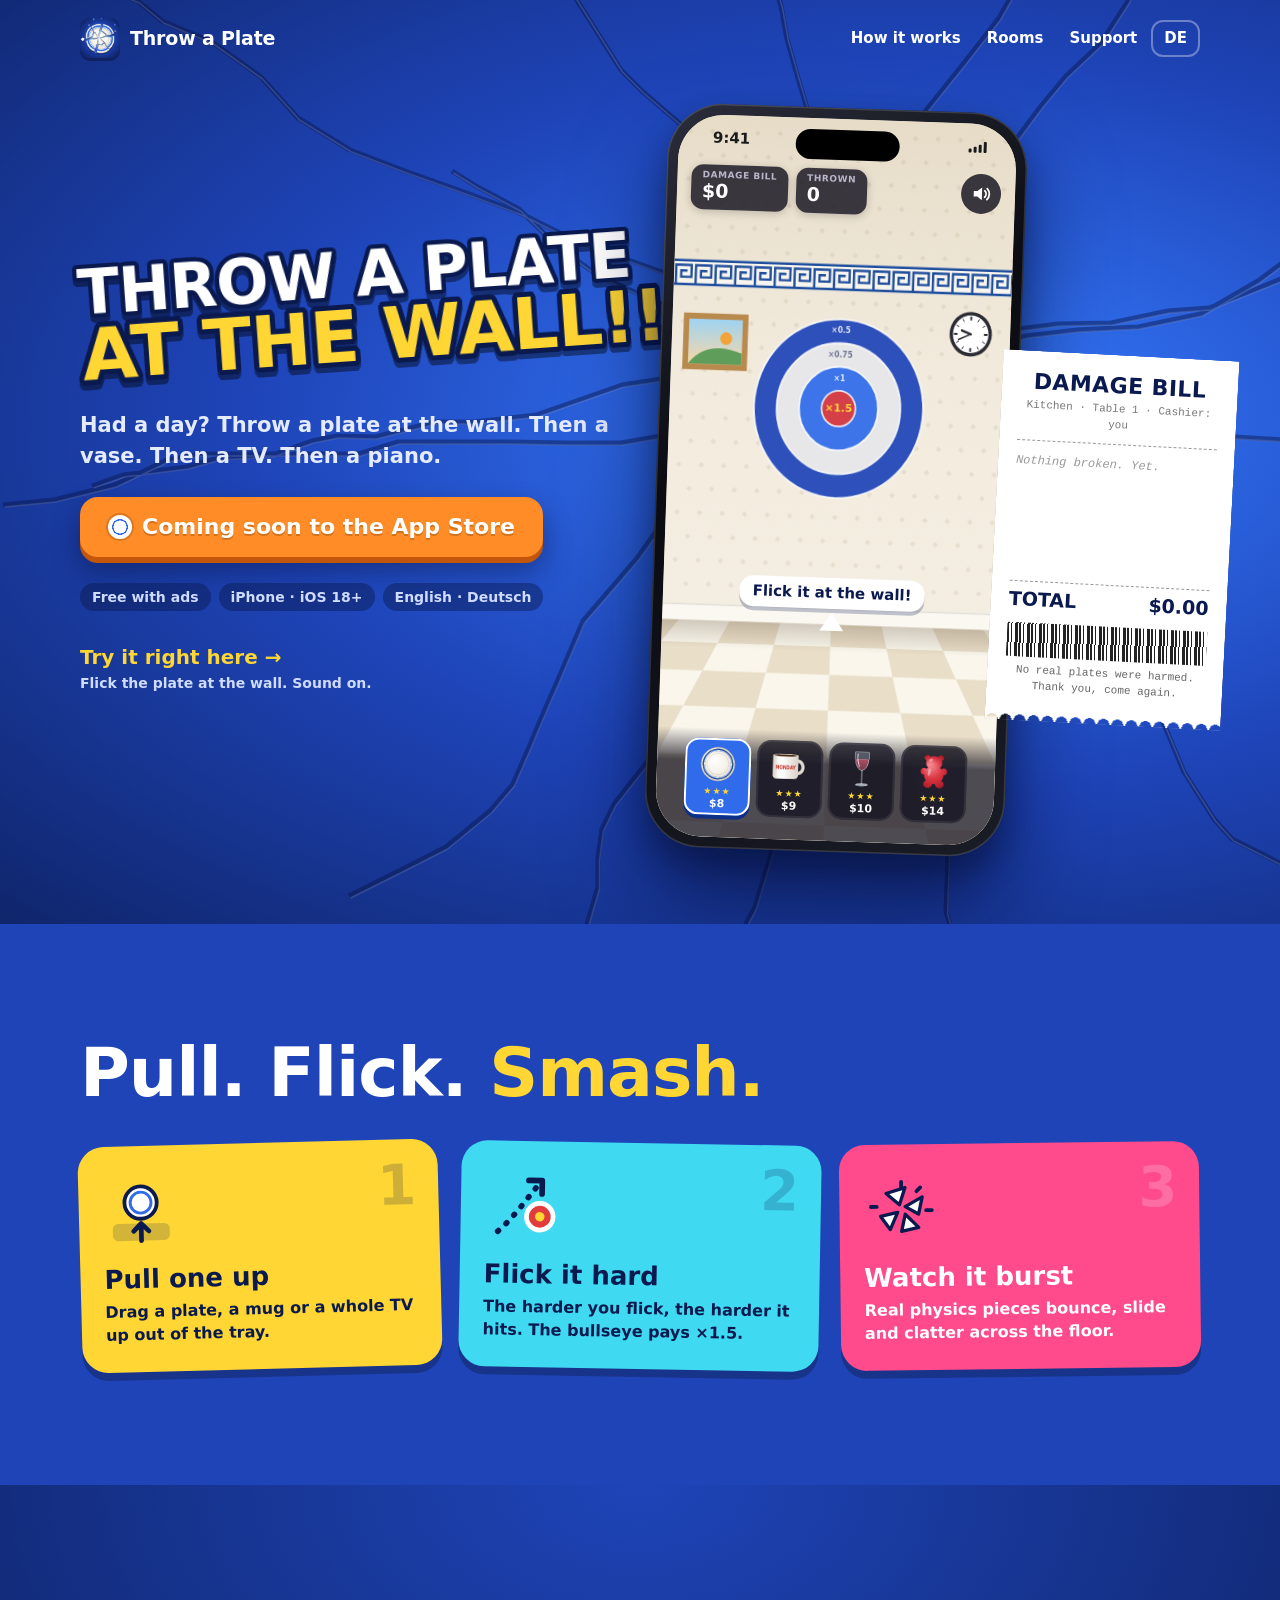
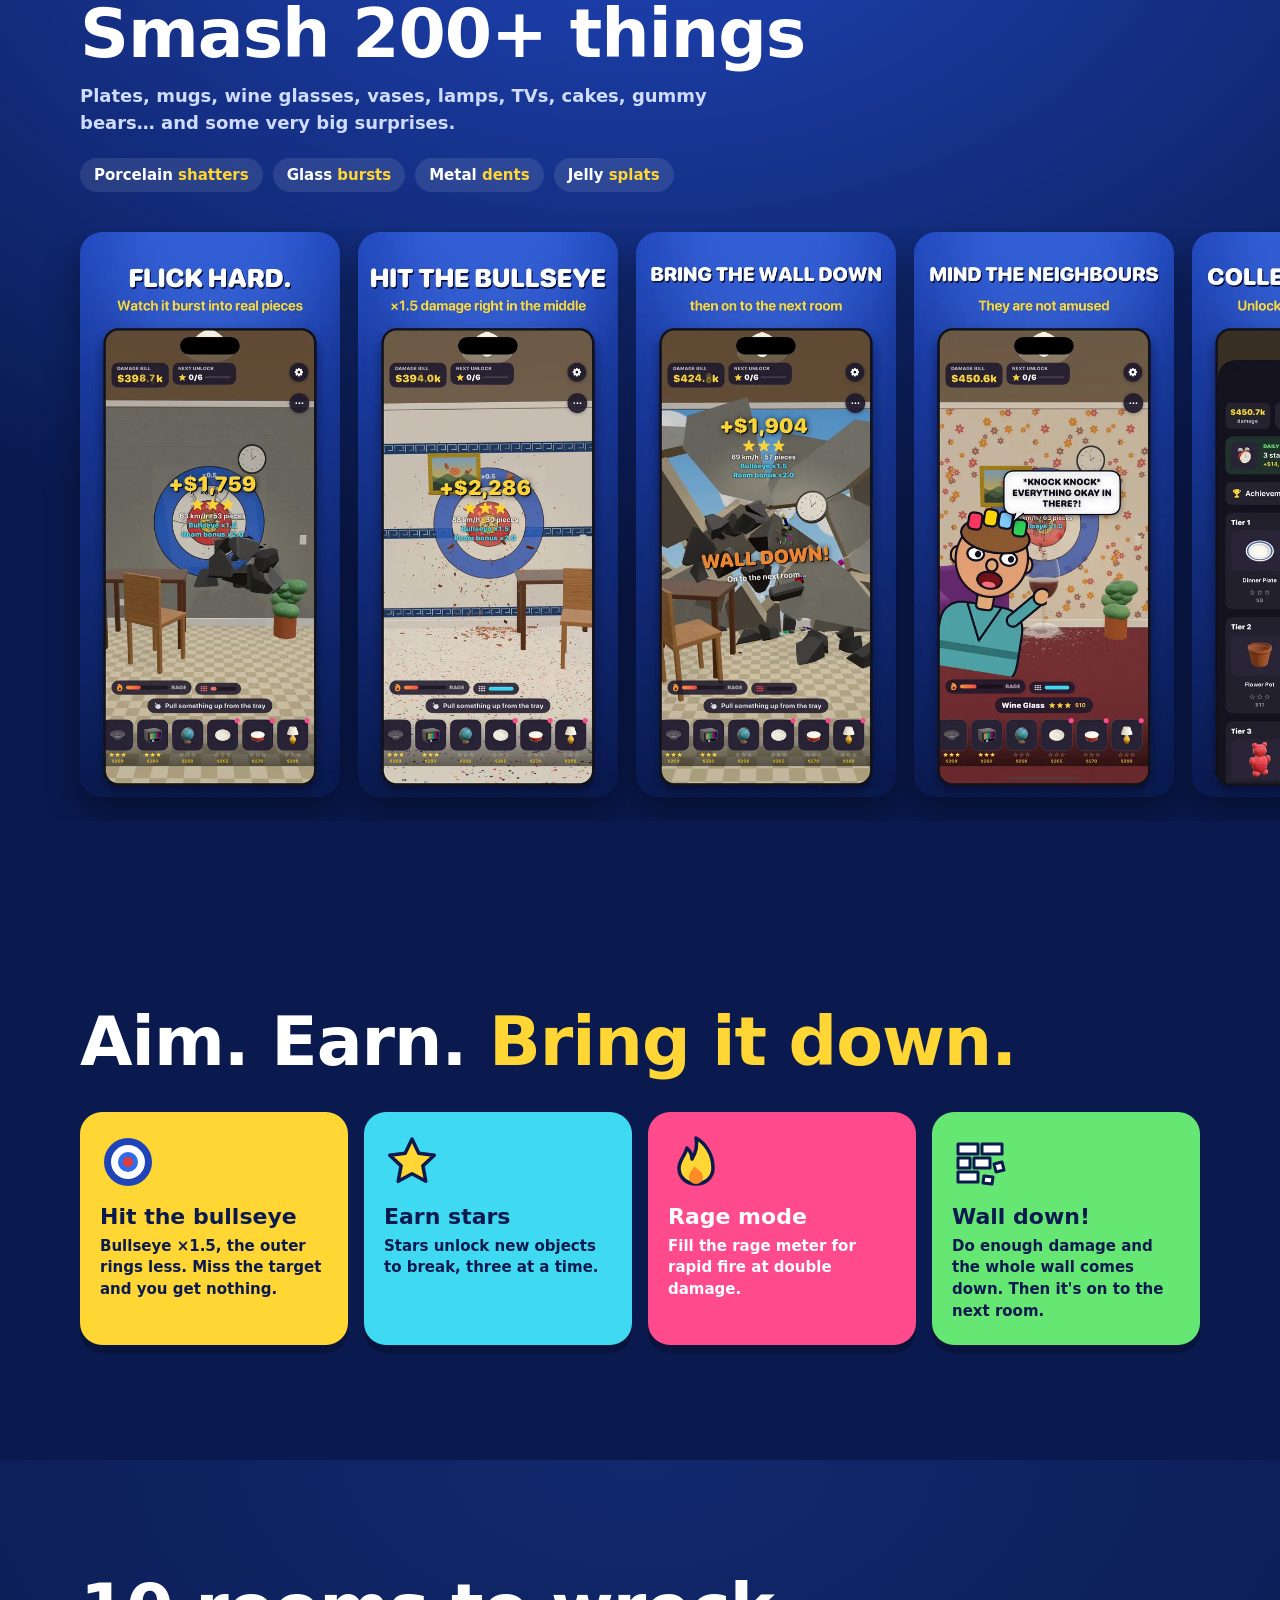
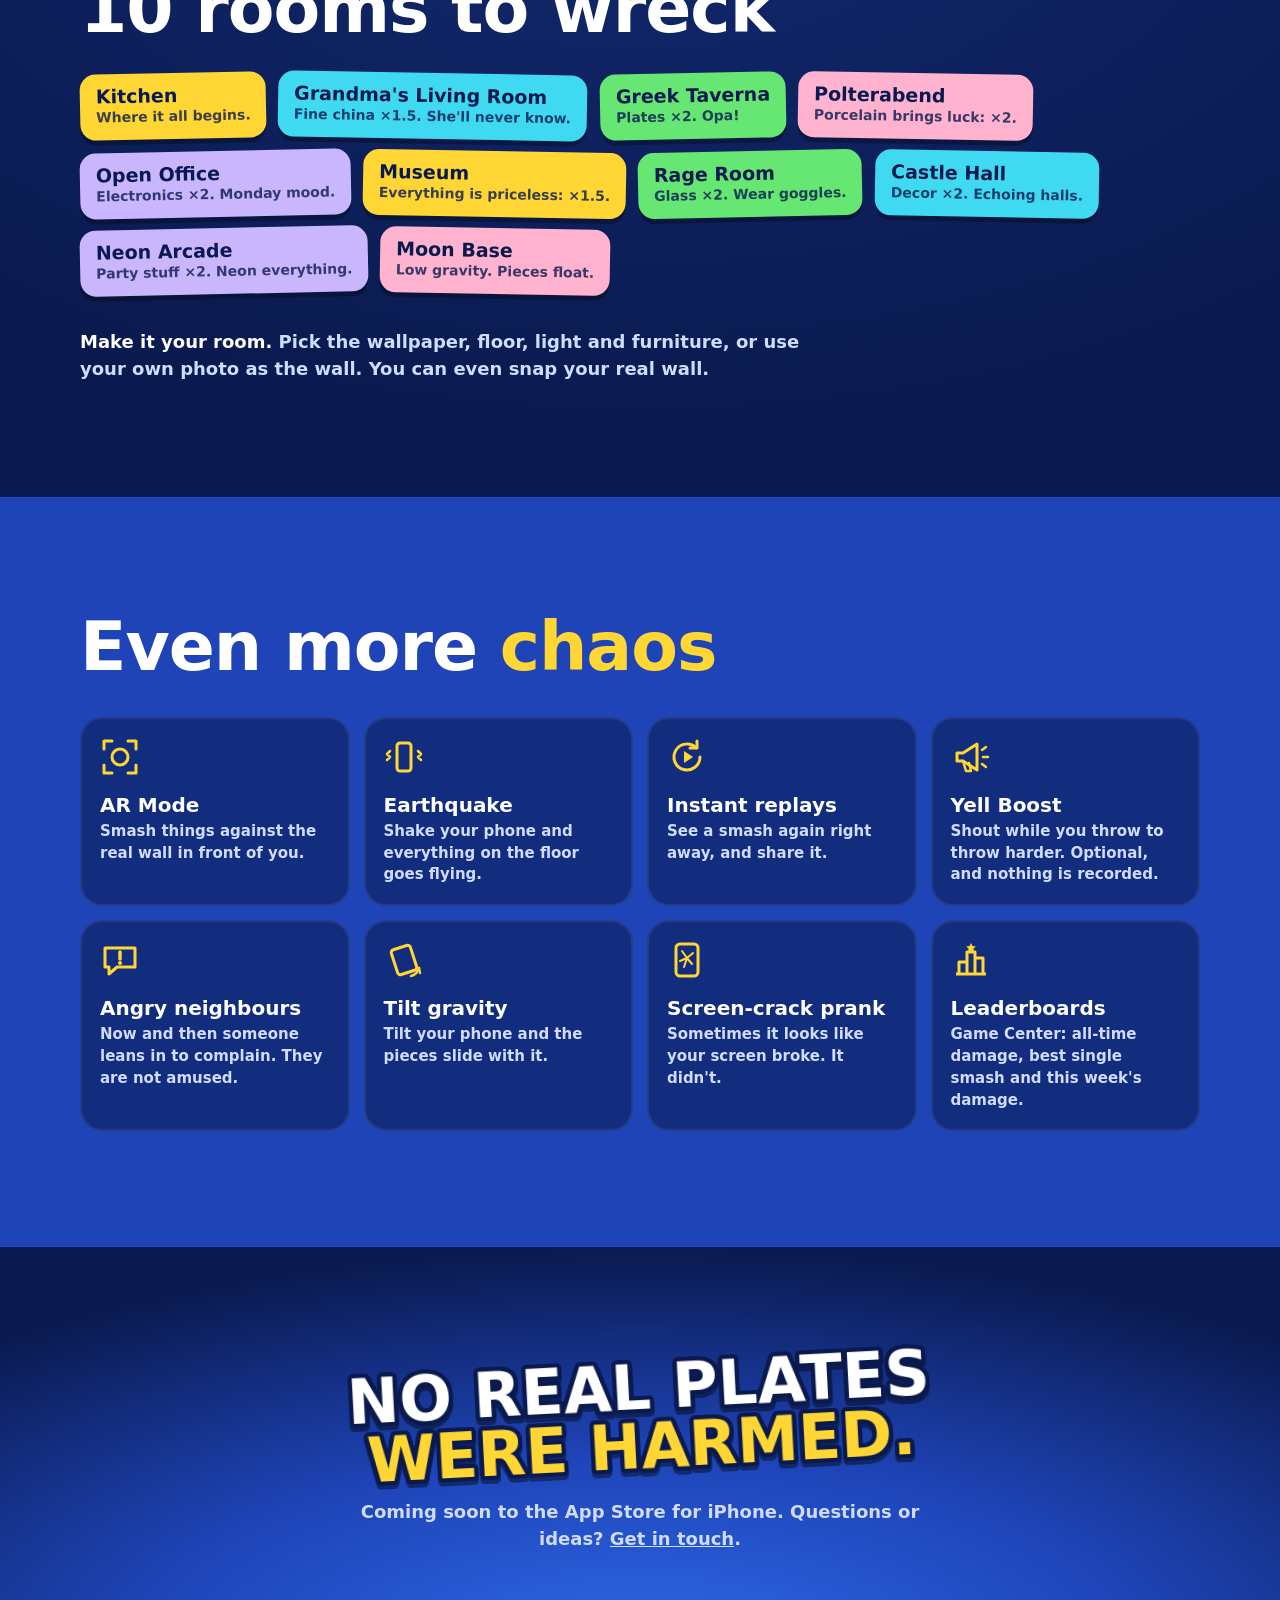
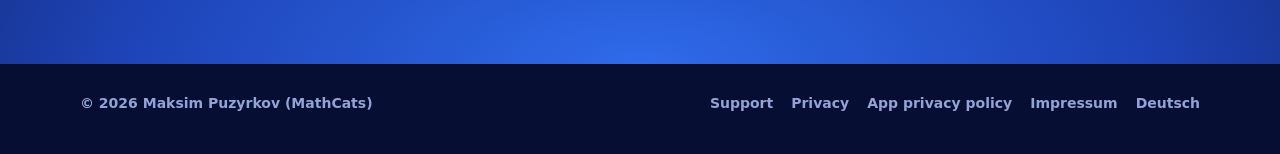
==== index.html @ cf0da5d7 "Throw a Plate at the Wall!!! website: playable mini-smash, EN + DE, support, privacy, Impressum Plai" ====
<!DOCTYPE html>
<html lang="en">
<head>
<!--
  THROW A PLATE AT THE WALL!!! – HOME PAGE (English). The German page is de/index.html; keep the two in step.
  Search for EDIT to find text you may change. Change only the words between > and <.
-->
<meta charset="utf-8">
<meta name="viewport" content="width=device-width, initial-scale=1">
<title>Throw a Plate at the Wall!!! – Smash 200+ things on iPhone</title>
<meta name="description" content="Had a day? Throw a plate at the wall. Then a vase. Then a TV. A physics smashing game for iPhone – try it right here in your browser.">
<meta name="theme-color" content="#1E44B8">
<link rel="canonical" href="https://mathcatsmathcats.github.io/ThrowAPlate/">
<link rel="alternate" hreflang="en" href="https://mathcatsmathcats.github.io/ThrowAPlate/">
<link rel="alternate" hreflang="de" href="https://mathcatsmathcats.github.io/ThrowAPlate/de/">
<link rel="alternate" hreflang="x-default" href="https://mathcatsmathcats.github.io/ThrowAPlate/">
<meta property="og:type" content="website">
<meta property="og:site_name" content="Throw a Plate at the Wall!!!">
<meta property="og:title" content="Throw a Plate at the Wall!!!">
<meta property="og:description" content="Had a day? Throw a plate at the wall. Then a vase. Then a TV. Smash 200+ things on iPhone.">
<meta property="og:url" content="https://mathcatsmathcats.github.io/ThrowAPlate/">
<meta property="og:image" content="https://mathcatsmathcats.github.io/ThrowAPlate/assets/img/og-en.jpg">
<meta property="og:image:width" content="1200">
<meta property="og:image:height" content="630">
<meta property="og:locale" content="en_US">
<meta name="twitter:card" content="summary_large_image">
<!-- LINK EDIT: when the app is live, add its App Store ID for Safari's banner: <meta name="apple-itunes-app" content="app-id=0000000000"> -->
<link rel="icon" type="image/png" href="favicon.png">
<link rel="apple-touch-icon" href="apple-touch-icon.png">
<link rel="stylesheet" href="assets/site.css">
</head>
<body>
<a class="skip" href="#main">Skip to content</a>

<header class="top">
  <div class="wrap">
    <a class="brand" href="./" aria-label="Throw a Plate at the Wall!!! home"><img src="assets/img/icon-256.webp" width="40" height="40" alt=""><span>Throw a Plate</span></a>
    <nav aria-label="Main">
      <a href="#how">How it works</a>
      <a href="#rooms" class="wide">Rooms</a>
      <a href="support/">Support</a>
      <a href="de/" class="lang" lang="de" hreflang="de" title="Deutsch">DE</a>
    </nav>
  </div>
</header>

<main id="main">
<section class="hero">
  <svg class="cracks" aria-hidden="true"></svg>
  <div class="wrap hero-grid">
    <div>
      <h1 class="logo" aria-label="Throw a Plate at the Wall!!!"><span class="l1" aria-hidden="true">THROW A PLATE</span><span class="l2" aria-hidden="true">AT THE WALL!!!</span></h1>
      <!-- EDIT 1 – the line under the title -->
      <p class="lede">Had a day? Throw a plate at the wall. Then a vase. Then a TV. Then a piano.</p>
      <!-- EDIT 2 – when the app is live, replace this line with:
           <a class="chunky orange soon" href="https://apps.apple.com/app/idXXXXXXXXXX">Download on the App Store</a> -->
      <p><span class="chunky orange soon">Coming soon to the App Store</span></p>
      <ul class="facts">
        <li>Free with ads</li><li>iPhone · iOS 18+</li><li>English · Deutsch</li>
      </ul>
      <p class="try">Try it right here →<small>Flick the plate at the wall. Sound on.</small></p>
    </div>

    <div class="play">
      <div class="phone">
        <div class="screen">
          <div class="game" id="game"></div>
          <div class="status" aria-hidden="true"><b>9:41</b><i class="island"></i><span class="bars"><i></i><i></i><i></i><i></i></span></div>
          <div class="hud">
            <div class="pill"><small>Damage bill</small><b id="bill">$0</b></div>
            <div class="pill"><small>Thrown</small><b id="count">0</b></div>
            <button class="round" id="mute" type="button" aria-pressed="false" aria-label="Sound on"><svg viewBox="0 0 24 24" aria-hidden="true"><path d="M4 9h4l5-4v14l-5-4H4z" fill="currentColor"/><path class="wave" d="M16 8.5a5 5 0 0 1 0 7M18.5 6a8.5 8.5 0 0 1 0 12" fill="none" stroke="currentColor" stroke-width="2" stroke-linecap="round"/><path class="cross" d="M16 9l6 6M22 9l-6 6" stroke="currentColor" stroke-width="2" stroke-linecap="round"/></svg></button>
          </div>
          <div class="hint" id="hint" aria-hidden="true"><span>Flick it at the wall!</span><i></i></div>
          <div class="tray" role="toolbar" aria-label="Pick something to throw" id="tray"></div>
        </div>
      </div>
      <aside class="receipt" aria-label="Damage bill">
        <p class="r-head">DAMAGE BILL</p>
        <p class="r-sub">Kitchen · Table 1 · Cashier: you</p>
        <ol class="r-lines" id="lines"><li class="r-empty">Nothing broken. Yet.</li></ol>
        <p class="r-total"><span>TOTAL</span><b id="total">$0.00</b></p>
        <p class="r-bars" aria-hidden="true"></p>
        <p class="r-foot">No real plates were harmed.<br>Thank you, come again.</p>
      </aside>
    </div>
  </div>
</section>

<section class="band how" id="how">
  <div class="wrap">
    <!-- EDIT 3 – how it works -->
    <h2 class="shout">Pull. Flick. <em>Smash.</em></h2>
    <ol class="cards">
      <li class="card yellow">
        <svg viewBox="0 0 80 80" aria-hidden="true"><rect x="10" y="52" width="60" height="18" rx="6" fill="#0A1A4F" opacity=".18"/><circle cx="40" cy="30" r="17" fill="#fff" stroke="#0A1A4F" stroke-width="4"/><circle cx="40" cy="30" r="11" fill="none" stroke="#2F6BEA" stroke-width="3"/><path d="M40 70V52m-8 8 8-8 8 8" stroke="#0A1A4F" stroke-width="5" fill="none" stroke-linecap="round" stroke-linejoin="round"/></svg>
        <h3>Pull one up</h3>
        <p>Drag a plate, a mug or a whole TV up out of the tray.</p>
      </li>
      <li class="card cyan">
        <svg viewBox="0 0 80 80" aria-hidden="true"><path d="M14 66C30 52 42 34 58 14" stroke="#0A1A4F" stroke-width="6" fill="none" stroke-linecap="round" stroke-dasharray="1 11"/><path d="M46 12h14v14" stroke="#0A1A4F" stroke-width="6" fill="none" stroke-linecap="round" stroke-linejoin="round"/><circle cx="58" cy="50" r="14" fill="#E23B3B" stroke="#fff" stroke-width="5"/><circle cx="58" cy="50" r="5" fill="#FFD633"/></svg>
        <h3>Flick it hard</h3>
        <p>The harder you flick, the harder it hits. The bullseye pays ×1.5.</p>
      </li>
      <li class="card pink">
        <svg viewBox="0 0 80 80" aria-hidden="true"><g fill="#fff" stroke="#0A1A4F" stroke-width="3.5" stroke-linejoin="round"><path d="M38 34 24 22l20-6z"/><path d="M44 36l18-10-4 18z"/><path d="M36 42 18 46l10 14z"/><path d="M44 44l14 14-18 4z"/></g><g stroke="#0A1A4F" stroke-width="4" stroke-linecap="round"><path d="M40 10v6M66 40h6M14 36H8M60 16l-4 4"/></g></svg>
        <h3>Watch it burst</h3>
        <p>Real physics pieces bounce, slide and clatter across the floor.</p>
      </li>
    </ol>
  </div>
</section>

<section class="band shots">
  <div class="wrap">
    <!-- EDIT 4 – the objects -->
    <h2 class="shout">Smash 200+ things</h2>
    <p class="sub">Plates, mugs, wine glasses, vases, lamps, TVs, cakes, gummy bears… and some very big surprises.</p>
    <ul class="breaks">
      <li>Porcelain <b>shatters</b></li><li>Glass <b>bursts</b></li><li>Metal <b>dents</b></li><li>Jelly <b>splats</b></li>
    </ul>
  </div>
  <ul class="rail" tabindex="0" aria-label="Screenshots">
    <li><img src="assets/img/shots/en/01_smash.webp" width="480" height="1043" loading="lazy" alt="Flick hard: a plate bursts into pieces against a kitchen wall, with the damage bill at the top"></li>
    <li><img src="assets/img/shots/en/03_bullseye.webp" width="480" height="1043" loading="lazy" alt="Hit the bullseye: a direct hit in the middle of the target for ×1.5 damage"></li>
    <li><img src="assets/img/shots/en/04_walldown.webp" width="480" height="1043" loading="lazy" alt="Bring the wall down: the whole wall crumbles, then it's on to the next room"></li>
    <li><img src="assets/img/shots/en/05_visitor.webp" width="480" height="1043" loading="lazy" alt="Mind the neighbours: a cartoon neighbour leans in and asks if everything is okay in there"></li>
    <li><img src="assets/img/shots/en/06_collection.webp" width="480" height="1043" loading="lazy" alt="Collect them all: the Smashopedia with objects to unlock and stars to earn"></li>
    <li><img src="assets/img/shots/en/07_editor.webp" width="480" height="1043" loading="lazy" alt="Your room, your wall: wallpapers to pick, or your own photo as the target"></li>
  </ul>
</section>

<section class="band goals">
  <div class="wrap">
    <!-- EDIT 5 – aiming and progress -->
    <h2 class="shout">Aim. Earn. <em>Bring it down.</em></h2>
    <ul class="quad">
      <li class="card yellow">
        <svg viewBox="0 0 56 56" aria-hidden="true"><circle cx="28" cy="28" r="24" fill="#1E44B8"/><circle cx="28" cy="28" r="17" fill="#fff"/><circle cx="28" cy="28" r="10" fill="#2F6BEA"/><circle cx="28" cy="28" r="5" fill="#E23B3B"/></svg>
        <h3>Hit the bullseye</h3>
        <p>Bullseye ×1.5, the outer rings less. Miss the target and you get nothing.</p>
      </li>
      <li class="card cyan">
        <svg viewBox="0 0 56 56" aria-hidden="true"><path d="M28 5l6.8 14.2 15.5 2-11.4 10.7 2.9 15.4L28 39.8 14.2 47.3l2.9-15.4L5.7 21.2l15.5-2z" fill="#FFD633" stroke="#0A1A4F" stroke-width="3.5" stroke-linejoin="round"/></svg>
        <h3>Earn stars</h3>
        <p>Stars unlock new objects to break, three at a time.</p>
      </li>
      <li class="card pink">
        <svg viewBox="0 0 56 56" aria-hidden="true"><path d="M28 50c-10 0-17-7-17-16 0-8 6-12 8-20 4 4 5 8 5 11 3-5 6-12 4-21 9 5 17 16 17 30 0 9-7 16-17 16z" fill="#FFD633" stroke="#0A1A4F" stroke-width="3.5" stroke-linejoin="round"/><path d="M28 50c-4 0-7-3-7-7 0-5 4-7 5-11 3 3 9 6 9 11 0 4-3 7-7 7z" fill="#FF8C26"/></svg>
        <h3>Rage mode</h3>
        <p>Fill the rage meter for rapid fire at double damage.</p>
      </li>
      <li class="card green">
        <svg viewBox="0 0 56 56" aria-hidden="true"><g fill="#fff" stroke="#0A1A4F" stroke-width="3" stroke-linejoin="round"><path d="M6 10h20v10H6zM30 10h20v10H30zM6 24h12v10H6zM22 24h16v10H22zM6 38h20v10H6z"/><path d="M42 30l8-2 2 8-8 2zM32 42l9 1-1 7-9-1z"/></g></svg>
        <h3>Wall down!</h3>
        <p>Do enough damage and the whole wall comes down. Then it's on to the next room.</p>
      </li>
    </ul>
  </div>
</section>

<section class="band rooms" id="rooms">
  <div class="wrap">
    <!-- EDIT 6 – the rooms -->
    <h2 class="shout">10 rooms to wreck</h2>
    <ul class="stickers">
      <li class="s1"><b>Kitchen</b><span>Where it all begins.</span></li>
      <li class="s2"><b>Grandma's Living Room</b><span>Fine china ×1.5. She'll never know.</span></li>
      <li class="s3"><b>Greek Taverna</b><span>Plates ×2. Opa!</span></li>
      <li class="s4"><b>Polterabend</b><span>Porcelain brings luck: ×2.</span></li>
      <li class="s5"><b>Open Office</b><span>Electronics ×2. Monday mood.</span></li>
      <li class="s1"><b>Museum</b><span>Everything is priceless: ×1.5.</span></li>
      <li class="s3"><b>Rage Room</b><span>Glass ×2. Wear goggles.</span></li>
      <li class="s2"><b>Castle Hall</b><span>Decor ×2. Echoing halls.</span></li>
      <li class="s5"><b>Neon Arcade</b><span>Party stuff ×2. Neon everything.</span></li>
      <li class="s4"><b>Moon Base</b><span>Low gravity. Pieces float.</span></li>
    </ul>
    <p class="yours"><b>Make it your room.</b> Pick the wallpaper, floor, light and furniture, or use your own photo as the wall. You can even snap your real wall.</p>
  </div>
</section>

<section class="band chaos">
  <div class="wrap">
    <!-- EDIT 7 – the extras -->
    <h2 class="shout">Even more <em>chaos</em></h2>
    <ul class="tiles">
      <li><svg viewBox="0 0 40 40" aria-hidden="true"><path d="M4 12V4h8M28 4h8v8M36 28v8h-8M12 36H4v-8" fill="none" stroke="currentColor" stroke-width="3" stroke-linecap="round" stroke-linejoin="round"/><circle cx="20" cy="20" r="8" fill="none" stroke="currentColor" stroke-width="3"/></svg>
        <h3>AR Mode</h3><p>Smash things against the real wall in front of you.</p></li>
      <li><svg viewBox="0 0 40 40" aria-hidden="true"><rect x="13" y="6" width="14" height="28" rx="3" fill="none" stroke="currentColor" stroke-width="3"/><path d="M6 14l-3 3 3 3 -3 3M34 14l3 3-3 3 3 3" fill="none" stroke="currentColor" stroke-width="2.5" stroke-linecap="round" stroke-linejoin="round"/></svg>
        <h3>Earthquake</h3><p>Shake your phone and everything on the floor goes flying.</p></li>
      <li><svg viewBox="0 0 40 40" aria-hidden="true"><path d="M33 20a13 13 0 1 1-4-9.4" fill="none" stroke="currentColor" stroke-width="3" stroke-linecap="round"/><path d="M30 4v7h-7" fill="none" stroke="currentColor" stroke-width="3" stroke-linecap="round" stroke-linejoin="round"/><path d="M17 14v12l9-6z" fill="currentColor"/></svg>
        <h3>Instant replays</h3><p>See a smash again right away, and share it.</p></li>
      <li><svg viewBox="0 0 40 40" aria-hidden="true"><path d="M6 16h6l14-9v26l-14-9H6z" fill="none" stroke="currentColor" stroke-width="3" stroke-linejoin="round"/><path d="M12 24l3 10h5l-2-8M31 13l4-3M32 20h5M31 27l4 3" fill="none" stroke="currentColor" stroke-width="2.5" stroke-linecap="round" stroke-linejoin="round"/></svg>
        <h3>Yell Boost</h3><p>Shout while you throw to throw harder. Optional, and nothing is recorded.</p></li>
      <li><svg viewBox="0 0 40 40" aria-hidden="true"><path d="M5 8h30v19H17l-8 7v-7H5z" fill="none" stroke="currentColor" stroke-width="3" stroke-linejoin="round"/><path d="M20 12v7" stroke="currentColor" stroke-width="3.5" stroke-linecap="round"/><circle cx="20" cy="23" r="2" fill="currentColor"/></svg>
        <h3>Angry neighbours</h3><p>Now and then someone leans in to complain. They are not amused.</p></li>
      <li><svg viewBox="0 0 40 40" aria-hidden="true"><rect x="10" y="7" width="20" height="26" rx="3" fill="none" stroke="currentColor" stroke-width="3" transform="rotate(-18 20 20)"/><path d="M27 36c4-1 7-4 8-8" fill="none" stroke="currentColor" stroke-width="2.5" stroke-linecap="round"/><path d="M36 33l-1-5-4 2" fill="none" stroke="currentColor" stroke-width="2.5" stroke-linecap="round" stroke-linejoin="round"/></svg>
        <h3>Tilt gravity</h3><p>Tilt your phone and the pieces slide with it.</p></li>
      <li><svg viewBox="0 0 40 40" aria-hidden="true"><rect x="9" y="4" width="22" height="32" rx="4" fill="none" stroke="currentColor" stroke-width="3"/><path d="M20 18l-5-7M20 18l6-5M20 18l-3 9M20 18l5 6M20 18l-7 3" fill="none" stroke="currentColor" stroke-width="2" stroke-linecap="round"/></svg>
        <h3>Screen-crack prank</h3><p>Sometimes it looks like your screen broke. It didn't.</p></li>
      <li><svg viewBox="0 0 40 40" aria-hidden="true"><path d="M5 34h30M8 34V22h8v12M16 34V12h8v22M24 34V18h8v16" fill="none" stroke="currentColor" stroke-width="3" stroke-linejoin="round"/><path d="M20 3l1.5 3 3.3.5-2.4 2.3.6 3.2-3-1.6-3 1.6.6-3.2-2.4-2.3 3.3-.5z" fill="currentColor"/></svg>
        <h3>Leaderboards</h3><p>Game Center: all-time damage, best single smash and this week's damage.</p></li>
    </ul>
  </div>
</section>

<section class="end">
  <div class="wrap">
    <p class="sign" aria-hidden="true"><span>NO REAL PLATES</span><span>WERE HARMED.</span></p>
    <!-- EDIT 8 – the closing line; when the app is live, link "App Store" to its page -->
    <p class="more">Coming soon to the App Store for iPhone. Questions or ideas? <a href="support/">Get in touch</a>.</p>
  </div>
</section>
</main>

<footer class="foot">
  <div class="wrap">
    <p>© 2026 Maksim Puzyrkov (MathCats)</p>
    <nav aria-label="Footer">
      <a href="support/">Support</a>
      <a href="privacy/">Privacy</a>
      <a href="https://mathcatsmathcats.github.io/ThrowAPlate-privacy/privacy-policy.html">App privacy policy</a>
      <a href="impressum/" lang="de">Impressum</a>
      <a href="de/" lang="de" hreflang="de">Deutsch</a>
    </nav>
  </div>
</footer>

<script src="assets/smash.js"></script>
<script src="assets/home.js"></script>
</body>
</html>
---- assets/site.css ----
/* Throw a Plate at the Wall!!! – website styles.
   Colors and type follow the app: deep blue wall, chunky rounded black type (SF Rounded on Apple devices),
   and the app's button colors. */
:root {
  --navy: #0A1A4F;
  --navy-2: #060F33;
  --blue: #1E44B8;
  --cobalt: #2F6BEA;
  --glaze: #F7F4EC;
  --yellow: #FFD633;
  --pink: #FF4A8C;
  --cyan: #40D9F2;
  --green: #66E673;
  --orange: #FF8C26;
  --purple: #9966FF;
  --ink: #14121F;
  --ink-2: #4B4860;
  --soft: #CFDBFF;
  --round: ui-rounded, "SF Pro Rounded", "Arial Rounded MT Bold", "Nunito", "Varela Round", system-ui, sans-serif;
  --text: system-ui, -apple-system, "Segoe UI", Roboto, sans-serif;
  --mono: ui-monospace, "SF Mono", Menlo, Consolas, "Liberation Mono", monospace;
  --side: clamp(16px, 4vw, 40px);
  color-scheme: dark;
}
* { box-sizing: border-box; }
html { -webkit-text-size-adjust: 100%; text-size-adjust: 100%; scroll-behavior: smooth; }
@media (prefers-reduced-motion: reduce) { html { scroll-behavior: auto; } }
body { margin: 0; background: var(--navy); color: #fff; font: 500 17px/1.55 var(--text); overflow-x: hidden; }
a { color: inherit; }
img { display: block; max-width: 100%; height: auto; }
.wrap { max-width: 1200px; margin: 0 auto; padding: 0 var(--side); }
.skip { position: absolute; left: 12px; top: -60px; z-index: 50; padding: 10px 14px; border-radius: 12px; background: var(--yellow); color: var(--navy); font: 900 15px/1 var(--round); }
.skip:focus { top: 12px; }
:focus-visible { outline: 3px solid var(--yellow); outline-offset: 2px; }
.sr { position: absolute; width: 1px; height: 1px; overflow: hidden; clip-path: inset(50%); white-space: nowrap; }

/* header */
.top { position: absolute; inset: 0 0 auto; z-index: 10; }
.top .wrap { display: flex; align-items: center; justify-content: space-between; gap: 12px; height: 76px; }
.brand { display: flex; align-items: center; gap: 10px; text-decoration: none; font: 900 19px/1 var(--round); letter-spacing: -.01em; white-space: nowrap; }
.brand img { width: 40px; height: 40px; border-radius: 10px; box-shadow: 0 3px 0 rgba(0,0,0,.3); }
.top nav { display: flex; gap: 2px; }
.top nav a { text-decoration: none; font: 800 15px/1 var(--round); padding: 11px 12px; border-radius: 12px; white-space: nowrap; }
.top nav a:hover { background: rgba(255,255,255,.12); }
.top nav a[aria-current="page"] { background: rgba(255,255,255,.14); }
.top nav .lang { border: 2px solid rgba(255,255,255,.35); padding: 9px 11px; }
@media (max-width: 600px) { .top nav .wide { display: none; } .top nav a { padding: 10px 9px; } .brand span { display: none; } }

/* hero */
.hero { position: relative; overflow: hidden; padding: 108px 0 72px;
  background: radial-gradient(120% 90% at 72% 46%, #3D7BF2 0%, var(--cobalt) 14%, var(--blue) 44%, var(--navy) 100%); }
.cracks { position: absolute; inset: 0; width: 100%; height: 100%; pointer-events: none; }
.hero-grid { position: relative; display: grid; grid-template-columns: minmax(0, 1fr) auto; gap: clamp(24px, 4vw, 56px); align-items: center; }
@media (max-width: 900px) { .hero-grid { grid-template-columns: 1fr; } }

.logo { margin: 0 0 22px; font: 900 clamp(40px, 5.6vw, 82px)/.92 var(--round); letter-spacing: -.01em;
  transform: rotate(-4deg); transform-origin: left center; filter: drop-shadow(0 .07em 0 rgba(0,0,0,.42)); }
.logo span, .sign span { display: block; white-space: nowrap; text-shadow:
  .07em 0 0 var(--navy), -.07em 0 0 var(--navy), 0 .07em 0 var(--navy), 0 -.07em 0 var(--navy),
  .05em .05em 0 var(--navy), -.05em .05em 0 var(--navy), .05em -.05em 0 var(--navy), -.05em -.05em 0 var(--navy),
  .065em .03em 0 var(--navy), -.065em .03em 0 var(--navy), .065em -.03em 0 var(--navy), -.065em -.03em 0 var(--navy),
  .03em .065em 0 var(--navy), -.03em .065em 0 var(--navy), .03em -.065em 0 var(--navy), -.03em -.065em 0 var(--navy); }
.logo .l1 { color: #fff; font-size: .86em; }
.logo .l2 { color: var(--yellow); }
.lede { margin: 0 0 26px; max-width: 30em; font: 700 clamp(18px, 1.7vw, 21px)/1.45 var(--round); color: #E4EBFF; }
.chunky { display: inline-flex; align-items: center; justify-content: center; gap: 10px; min-height: 60px; padding: 0 28px; border-radius: 18px;
  font: 900 clamp(18px, 2vw, 22px)/1.1 var(--round); color: #fff; text-align: center; text-decoration: none; text-shadow: 0 2px 0 rgba(0,0,0,.18); }
.orange { background: var(--orange); box-shadow: 0 6px 0 #C2560B, 0 14px 28px rgba(5,10,40,.4); }
.soon::before { content: ""; width: 24px; height: 24px; flex: none; border-radius: 50%;
  background: radial-gradient(circle, #fff 0 38%, var(--cobalt) 39% 46%, #fff 47% 100%); box-shadow: 0 0 0 2px rgba(0,0,0,.15); }
.facts { display: flex; flex-wrap: wrap; gap: 8px; margin: 26px 0 0; padding: 0; list-style: none; }
.facts li { padding: 7px 12px; border-radius: 999px; background: rgba(10,26,79,.45); font: 800 14px/1 var(--round); color: var(--soft); }
.try { margin: 34px 0 0; font: 900 20px/1.2 var(--round); color: var(--yellow); }
.try small { display: block; margin-top: 4px; font: 700 14px/1.5 var(--round); color: var(--soft); }
@media (max-width: 900px) { .try { display: none; } }

/* the phone with the mini game, and the receipt beside it */
.play { display: flex; align-items: center; justify-content: center; }
.phone { position: relative; flex: none; width: min(360px, 100%, calc((100vh - 150px) * 9 / 18.6)); min-width: 300px; aspect-ratio: 9 / 18.6; padding: 11px; border-radius: 56px;
  background: linear-gradient(145deg, #2B2E3B, #0B0C12 40%, #1A1C26); transform: rotate(2deg); z-index: 1;
  box-shadow: 0 0 0 1.5px rgba(255,255,255,.14) inset, 0 50px 90px rgba(3,8,40,.6), 0 18px 30px rgba(3,8,40,.35); }
@media (max-width: 900px) { .phone { transform: none; width: min(380px, 100%); min-width: 0; } }
.screen { position: relative; height: 100%; border-radius: 46px; overflow: hidden; background: #EDE4D3; isolation: isolate; }
.game { position: absolute; inset: 0; }
.game:focus-visible { outline: none; box-shadow: inset 0 0 0 4px var(--yellow); }
.status { position: absolute; top: 0; left: 0; right: 0; height: 46px; display: flex; align-items: center; justify-content: space-between;
  padding: 0 30px 0 34px; color: #1a1a1a; font: 700 15px/1 var(--text); pointer-events: none; z-index: 6; }
.island { position: absolute; left: 50%; top: 11px; width: 104px; height: 30px; margin-left: -52px; border-radius: 20px; background: #000; }
.bars { display: flex; gap: 2px; align-items: flex-end; height: 11px; }
.bars i { width: 3px; background: #1a1a1a; border-radius: 1px; }
.bars i:nth-child(1) { height: 4px; } .bars i:nth-child(2) { height: 6px; } .bars i:nth-child(3) { height: 8px; } .bars i:nth-child(4) { height: 11px; }
.hud { position: absolute; top: 50px; left: 14px; right: 14px; display: flex; gap: 8px; align-items: flex-start; z-index: 6; pointer-events: none; }
.pill { padding: 6px 11px 7px; border-radius: 12px; background: rgba(20,18,31,.82); color: #fff; box-shadow: 0 2px 8px rgba(0,0,0,.2); }
.pill small { display: block; font: 900 9px/1.1 var(--round); letter-spacing: .06em; color: #B9B6CC; text-transform: uppercase; }
.pill b { display: block; font: 900 19px/1.15 var(--round); font-variant-numeric: tabular-nums; }
.round { margin-left: auto; width: 40px; height: 40px; border: 0; border-radius: 50%; background: rgba(20,18,31,.82); color: #fff;
  display: grid; place-items: center; cursor: pointer; pointer-events: auto; }
.round svg { width: 22px; height: 22px; }
.round .cross { display: none; }
.round[aria-pressed="true"] .wave { display: none; }
.round[aria-pressed="true"] .cross { display: inline; }
.tray { position: absolute; left: 0; right: 0; bottom: 0; z-index: 6; display: flex; gap: 6px; justify-content: center;
  padding: 10px 10px 22px; background: linear-gradient(rgba(20,18,31,0), rgba(20,18,31,.75) 30%); }
.slot { position: relative; width: 66px; padding: 6px 0 5px; border: 0; border-radius: 14px; background: rgba(20,18,31,.78);
  color: #fff; font: 900 11px/1.2 var(--round); cursor: pointer; box-shadow: 0 0 0 2px rgba(255,255,255,.08) inset; }
.slot img { width: 40px; height: 40px; margin: 0 auto 2px; }
.slot[aria-pressed="true"] { background: var(--cobalt); box-shadow: 0 0 0 2px #fff inset, 0 4px 0 #0E2F86; }
.slot .stars { display: block; color: var(--yellow); font-size: 9px; letter-spacing: 1px; }
.hint { position: absolute; left: 50%; bottom: 210px; z-index: 6; transform: translateX(-50%); pointer-events: none;
  display: flex; flex-direction: column; align-items: center; gap: 4px; transition: opacity .3s; }
.hint span { padding: 8px 13px; border-radius: 14px; background: #fff; color: var(--navy); font: 900 15px/1 var(--round); box-shadow: 0 4px 0 rgba(10,26,79,.25); white-space: nowrap; }
.hint i { width: 0; height: 0; border: 12px solid transparent; border-bottom: 18px solid #fff; border-top: 0; animation: nudge 1.1s ease-in-out infinite; }
.hint.gone { opacity: 0; }
@keyframes nudge { 50% { transform: translateY(-10px); } }
@media (prefers-reduced-motion: reduce) { .hint i { animation: none; } }

.receipt { position: relative; flex: none; width: 236px; margin: 120px 0 0 -22px; padding: 18px 18px 26px; background: #fff; color: #222;
  font: 500 12px/1.45 var(--mono); transform: rotate(3deg); z-index: 2; pointer-events: none; box-shadow: 0 22px 38px rgba(3,8,40,.45), 0 2px 4px rgba(0,0,0,.2);
  -webkit-mask: radial-gradient(circle 6px at 50% 100%, transparent 97%, #000 100%) 0 0 / 14px 100% repeat-x;
  mask: radial-gradient(circle 6px at 50% 100%, transparent 97%, #000 100%) 0 0 / 14px 100% repeat-x; }
@media (max-width: 1180px) { .play { flex-direction: column; } .receipt { width: min(340px, 100%); margin: 30px 0 0; transform: rotate(-1.5deg); } }
.r-head { margin: 2px 0 0; text-align: center; font: 900 22px/1 var(--round); color: var(--navy); letter-spacing: .02em; }
.r-sub { margin: 5px 0 12px; padding-bottom: 10px; text-align: center; color: #777; font-size: 11px; border-bottom: 1.5px dashed #999; }
.r-lines { margin: 0; padding: 0; list-style: none; min-height: 118px; }
.r-lines li { display: flex; gap: 6px; }
.r-lines li span { flex: 1; overflow: hidden; white-space: nowrap; text-overflow: ellipsis; }
.r-lines li b { font-weight: 700; white-space: nowrap; }
.r-lines li.bonus { color: #777; padding-left: 12px; font-size: 11px; }
.r-lines li.new { animation: print .35s ease-out; }
@keyframes print { from { transform: translateY(-6px); opacity: 0; } }
@media (prefers-reduced-motion: reduce) { .r-lines li.new { animation: none; } }
.r-empty { color: #999; font-style: italic; }
.r-total { display: flex; justify-content: space-between; align-items: baseline; margin: 10px 0 0; padding-top: 8px; border-top: 1.5px dashed #999; font: 900 19px/1 var(--round); color: var(--navy); }
.r-total b { font-variant-numeric: tabular-nums; }
.r-bars { height: 34px; margin: 14px 0 6px; background: repeating-linear-gradient(90deg, #222 0 2px, transparent 2px 4px, #222 4px 5px, transparent 5px 8px, #222 8px 11px, transparent 11px 12px); }
.r-foot { margin: 0; text-align: center; font-size: 11px; color: #666; }

/* sections */
.shout { margin: 0 0 14px; font: 900 clamp(36px, 6vw, 68px)/1 var(--round); letter-spacing: -.015em; }
.shout em { font-style: normal; color: var(--yellow); }
.sub { margin: 0; max-width: 38em; font: 700 18px/1.5 var(--round); color: var(--soft); }
.band { padding: clamp(64px, 9vw, 120px) 0; }
.how { background: var(--blue); }
.cards { display: grid; grid-template-columns: repeat(3, 1fr); gap: 20px; margin: 36px 0 0; padding: 0; list-style: none; counter-reset: c; }
@media (max-width: 760px) { .cards { grid-template-columns: 1fr; } }
.card { position: relative; padding: 28px 24px 26px; border-radius: 26px; color: var(--navy); counter-increment: c; box-shadow: 0 8px 0 rgba(0,0,0,.25); }
.cards .card:nth-child(1) { transform: rotate(-1.5deg); } .cards .card:nth-child(2) { transform: rotate(1deg); } .cards .card:nth-child(3) { transform: rotate(-.7deg); }
.cards .card::before { content: counter(c); position: absolute; top: 18px; right: 22px; font: 900 56px/1 var(--round); opacity: .2; }
.card svg { width: 76px; height: 76px; margin-bottom: 8px; }
.card h3 { margin: 0 0 6px; font: 900 26px/1.1 var(--round); }
.card p { margin: 0; font: 700 16px/1.45 var(--round); }
.yellow { background: var(--yellow); } .cyan { background: var(--cyan); } .pink { background: var(--pink); color: #fff; } .green { background: var(--green); } .lilac { background: #C9B6FF; }

.shots { padding-bottom: clamp(40px, 6vw, 72px); background: radial-gradient(90% 70% at 50% 0%, var(--blue), var(--navy)); }
.rail { display: flex; gap: 18px; margin: 36px 0 0; padding: 4px max(var(--side), calc((100vw - 1200px) / 2 + var(--side))) 24px;
  list-style: none; overflow-x: auto; scroll-snap-type: x mandatory; scrollbar-width: thin; scrollbar-color: rgba(255,255,255,.3) transparent; }
.rail li { flex: none; width: clamp(200px, 22vw, 260px); scroll-snap-align: center; }
.rail img { border-radius: 22px; box-shadow: 0 16px 34px rgba(0,0,0,.4); }
.rail:focus-visible { outline-offset: -3px; }
.breaks { display: flex; flex-wrap: wrap; gap: 10px; margin: 22px 0 0; padding: 0; list-style: none; }
.breaks li { padding: 8px 14px; border-radius: 999px; background: rgba(255,255,255,.1); font: 800 15px/1.2 var(--round); }
.breaks b { color: var(--yellow); }

.goals { background: var(--navy); }
.quad { display: grid; grid-template-columns: repeat(4, 1fr); gap: 16px; margin: 36px 0 0; padding: 0; list-style: none; }
@media (max-width: 980px) { .quad { grid-template-columns: repeat(2, 1fr); } }
@media (max-width: 520px) { .quad { grid-template-columns: 1fr; } }
.quad .card { padding: 22px 20px; border-radius: 22px; }
.quad .card svg { width: 56px; height: 56px; }
.quad .card h3 { font-size: 22px; }
.quad .card p { font-size: 15px; }

.rooms { background: radial-gradient(80% 90% at 50% 0%, #12296E, var(--navy)); }
.stickers { display: flex; flex-wrap: wrap; gap: 12px; margin: 30px 0 0; padding: 0; list-style: none; }
.stickers li { padding: 12px 16px 13px; border-radius: 16px; color: var(--navy); box-shadow: 0 5px 0 rgba(0,0,0,.3); }
.stickers li:nth-child(odd) { transform: rotate(-1.2deg); } .stickers li:nth-child(even) { transform: rotate(1deg); }
.stickers b { display: block; font: 900 19px/1.15 var(--round); }
.stickers span { display: block; font: 700 14px/1.35 var(--round); opacity: .8; }
.s1 { background: var(--yellow); } .s2 { background: var(--cyan); } .s3 { background: var(--green); } .s4 { background: #FFB3CF; } .s5 { background: #C9B6FF; }
.yours { margin: 34px 0 0; max-width: 40em; font: 700 18px/1.5 var(--round); color: var(--soft); }
.yours b { color: #fff; }

.chaos { background: var(--blue); }
.tiles { display: grid; grid-template-columns: repeat(4, 1fr); gap: 14px; margin: 36px 0 0; padding: 0; list-style: none; }
@media (max-width: 980px) { .tiles { grid-template-columns: repeat(2, 1fr); } }
@media (max-width: 480px) { .tiles { grid-template-columns: 1fr; } }
.tiles li { padding: 20px; border-radius: 22px; background: rgba(10,26,79,.55); box-shadow: inset 0 0 0 2px rgba(255,255,255,.08); }
.tiles svg { width: 40px; height: 40px; margin-bottom: 10px; color: var(--yellow); }
.tiles h3 { margin: 0 0 4px; font: 900 20px/1.15 var(--round); }
.tiles p { margin: 0; font: 600 15px/1.45 var(--round); color: var(--soft); }

.end { padding: clamp(64px, 9vw, 112px) 0; text-align: center; background: radial-gradient(80% 100% at 50% 100%, var(--cobalt), var(--blue) 50%, var(--navy)); }
.sign { margin: 0 0 22px; font: 900 clamp(32px, 5.6vw, 62px)/.95 var(--round); transform: rotate(-3deg); filter: drop-shadow(0 .07em 0 rgba(0,0,0,.42)); }
.sign span + span { color: var(--yellow); }
@media (max-width: 600px) { .sign span { white-space: normal; } }
.end p.more { margin: 0 auto; max-width: 34em; font: 700 18px/1.5 var(--round); color: var(--soft); }

/* footer */
.foot { padding: 30px 0 40px; background: var(--navy-2); color: #93A3D6; font: 700 14px/1.4 var(--round); }
.foot .wrap { display: flex; flex-wrap: wrap; gap: 14px 24px; justify-content: space-between; align-items: center; }
.foot p { margin: 0; }
.foot nav { display: flex; flex-wrap: wrap; gap: 8px 18px; }
.foot a { text-decoration: none; }
.foot a:hover { color: #fff; text-decoration: underline; }

/* inner pages (support, privacy, impressum) */
.page-hero { position: relative; overflow: hidden; padding: 130px 0 54px; background: radial-gradient(110% 120% at 80% 0%, var(--cobalt), var(--blue) 45%, var(--navy)); }
.page-hero h1 { margin: 0 0 12px; font: 900 clamp(40px, 7vw, 76px)/1 var(--round); letter-spacing: -.015em; }
.page-hero p { margin: 0; max-width: 36em; font: 700 19px/1.5 var(--round); color: #E4EBFF; }
.page-hero .mail { display: inline-flex; align-items: center; gap: 10px; margin-top: 22px; }
.mail svg { width: 22px; height: 22px; }
.toc { display: flex; flex-wrap: wrap; gap: 8px; margin: 26px 0 0; }
.toc a { padding: 8px 14px; border-radius: 999px; background: rgba(10,26,79,.45); font: 800 14px/1 var(--round); text-decoration: none; color: var(--soft); }
.toc a:hover { color: #fff; }
.doc { padding-top: 34px; padding-bottom: clamp(56px, 8vw, 96px); }
.doc > * { max-width: 860px; }
.sheet { margin: 0 0 20px; padding: clamp(22px, 4vw, 36px); border-radius: 26px; background: var(--glaze); color: var(--ink); box-shadow: 0 8px 0 rgba(0,0,0,.25); }
.sheet h2 { margin: 0 0 12px; font: 900 clamp(26px, 3.6vw, 34px)/1.1 var(--round); color: var(--navy); }
.sheet h3 { margin: 22px 0 6px; font: 900 19px/1.25 var(--round); color: var(--navy); }
.sheet p, .sheet li { color: #2E2B3D; }
.sheet p { margin: 0 0 12px; }
.sheet ul, .sheet ol { margin: 0 0 12px; padding-left: 22px; }
.sheet li { margin-bottom: 6px; }
.sheet a { color: #1F4E9C; text-decoration-thickness: 1.5px; text-underline-offset: 2px; }
.sheet a.chunky { color: #fff; text-decoration: none; }
.sheet strong { color: var(--ink); }
.sheet .meta { color: #6B6880; font-size: 15px; }
.rings { display: flex; flex-wrap: wrap; gap: 8px; margin: 4px 0 14px; padding: 0; list-style: none; }
.rings li { margin: 0; padding: 6px 12px; border-radius: 999px; font: 900 15px/1.2 var(--round); color: #fff; }
.rings li:nth-child(1) { background: #E23B3B; } .rings li:nth-child(2) { background: var(--cobalt); } .rings li:nth-child(3) { background: #fff; color: var(--navy); box-shadow: inset 0 0 0 2px #C9C3B5; } .rings li:nth-child(4) { background: var(--blue); } .rings li:nth-child(5) { background: #8A8799; }
.faq details { border-top: 1.5px solid #E2DCCD; }
.faq details:last-of-type { border-bottom: 1.5px solid #E2DCCD; }
.faq summary { display: flex; align-items: center; justify-content: space-between; gap: 16px; padding: 16px 2px; cursor: pointer; list-style: none;
  font: 900 18px/1.3 var(--round); color: var(--navy); }
.faq summary::-webkit-details-marker { display: none; }
.faq summary::after { content: "+"; flex: none; width: 30px; height: 30px; border-radius: 50%; display: grid; place-items: center; background: var(--navy); color: #fff; font: 900 20px/1 var(--round); }
.faq details[open] summary::after { content: "–"; }
.faq details > div { padding: 0 2px 8px; }
.address { font-style: normal; }

/* 404 */
.lost { min-height: 100vh; min-height: 100svh; display: flex; align-items: center; text-align: center; }
.lost .wrap { width: 100%; }
.lost p { margin: 0 auto 28px; max-width: 30em; font: 700 19px/1.5 var(--round); color: var(--soft); }
.lost .sign { margin: 0 0 30px; max-width: none; font: 900 clamp(34px, 8vw, 84px)/.95 var(--round); color: #fff; }
.lost .links { display: flex; flex-wrap: wrap; gap: 14px; justify-content: center; }
.ghost { background: rgba(10,26,79,.55); box-shadow: inset 0 0 0 2px rgba(255,255,255,.3); }
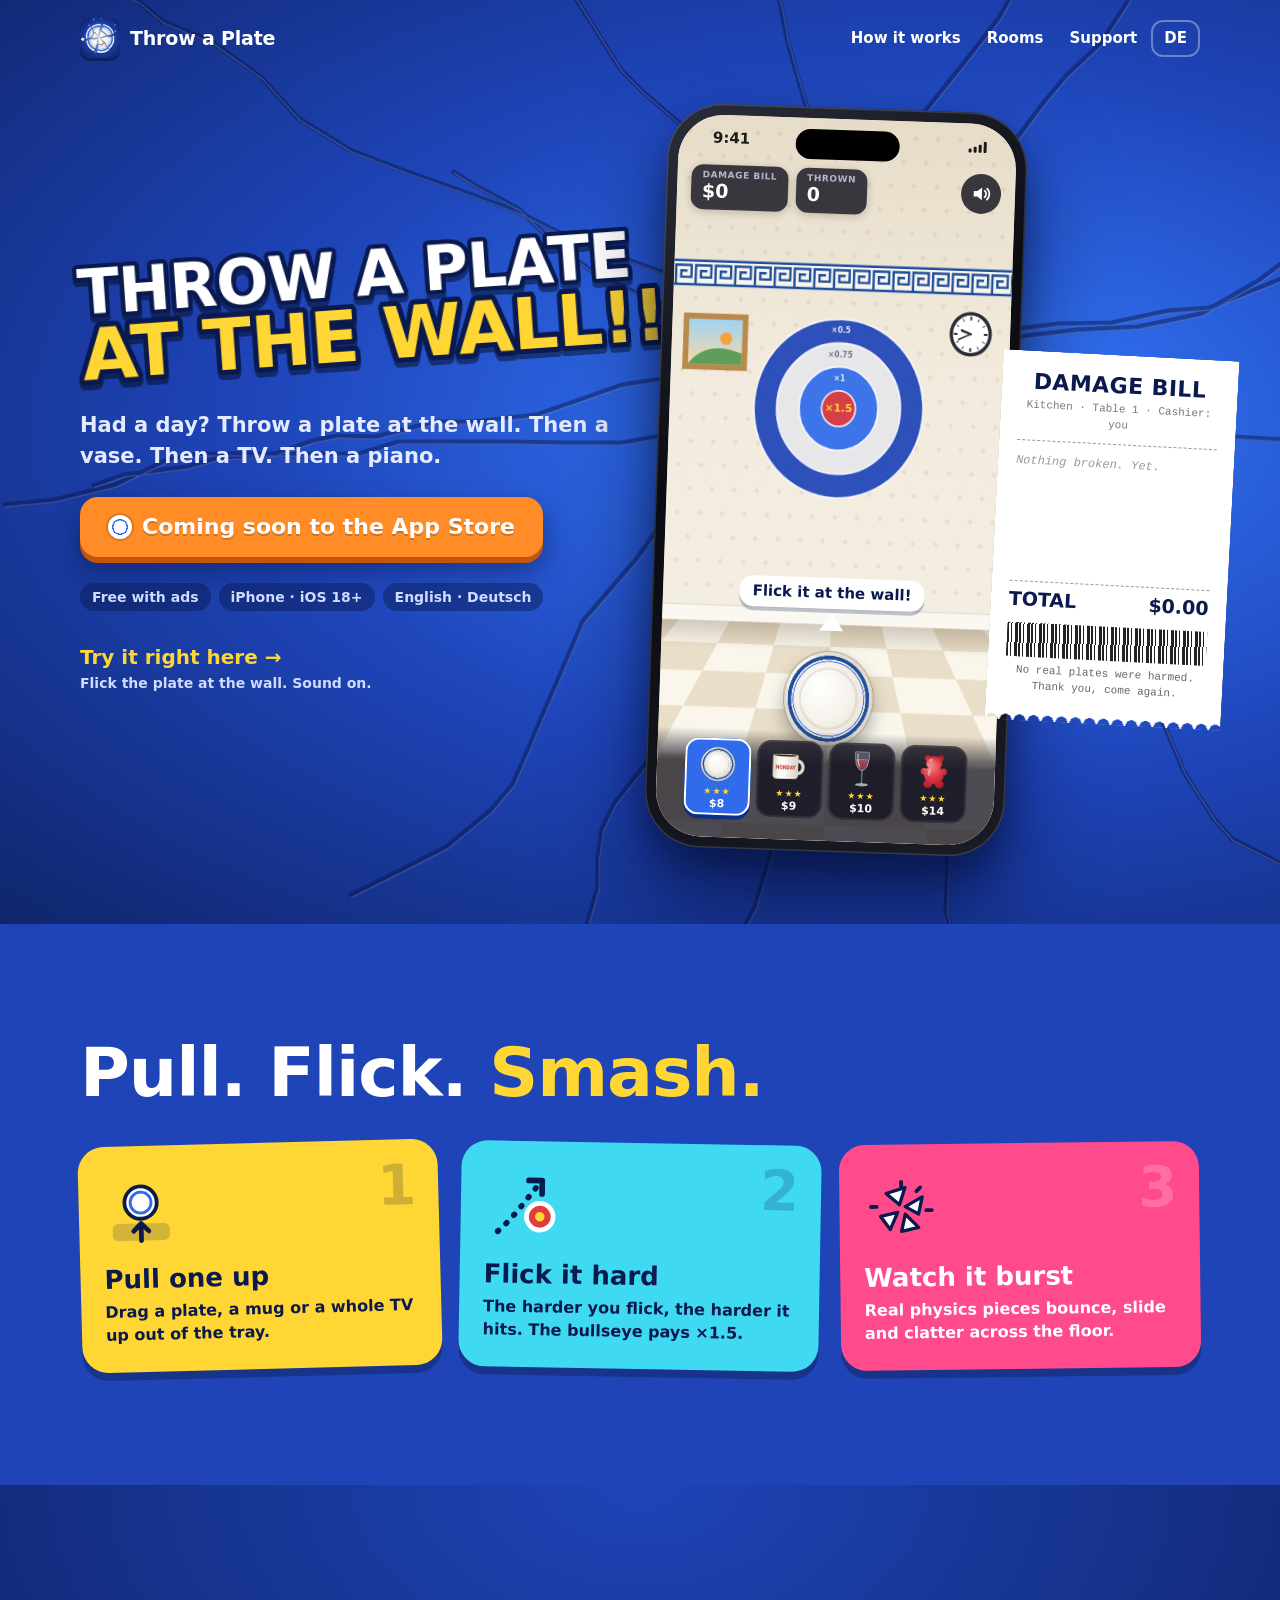
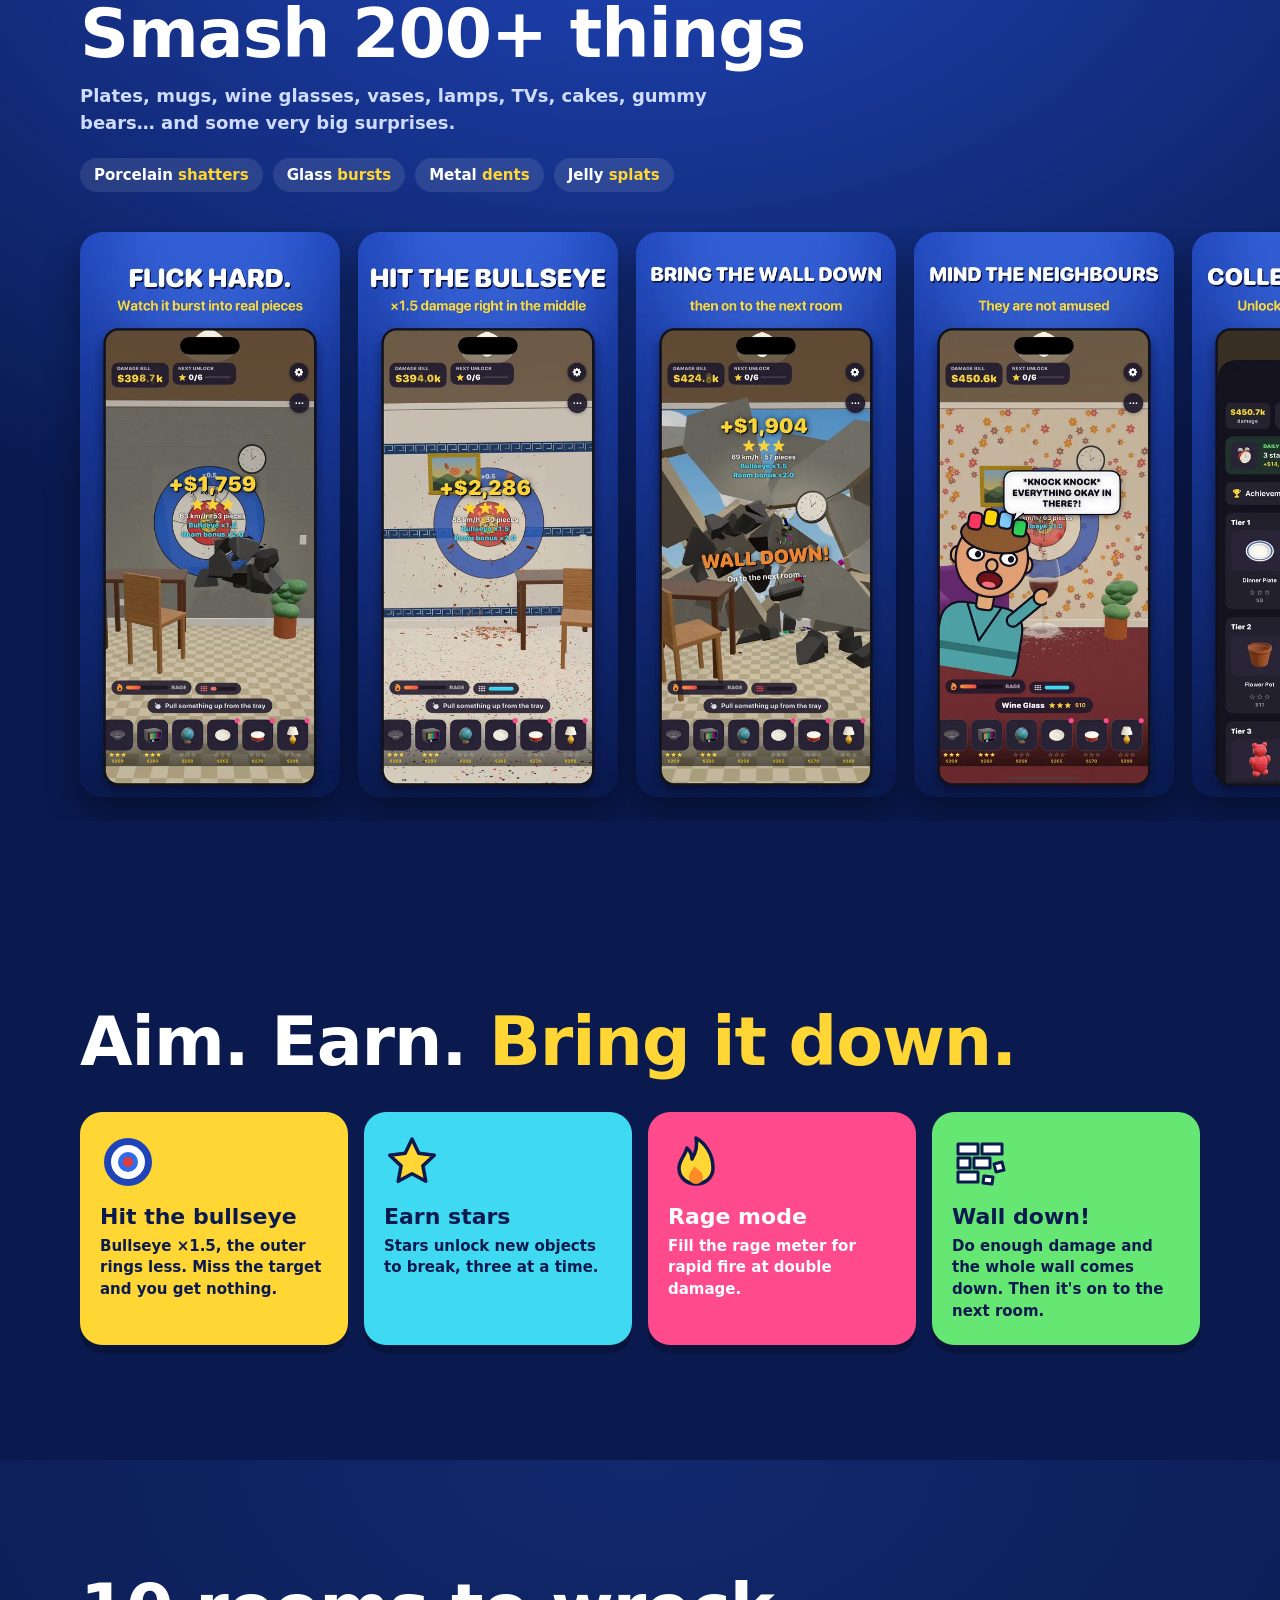
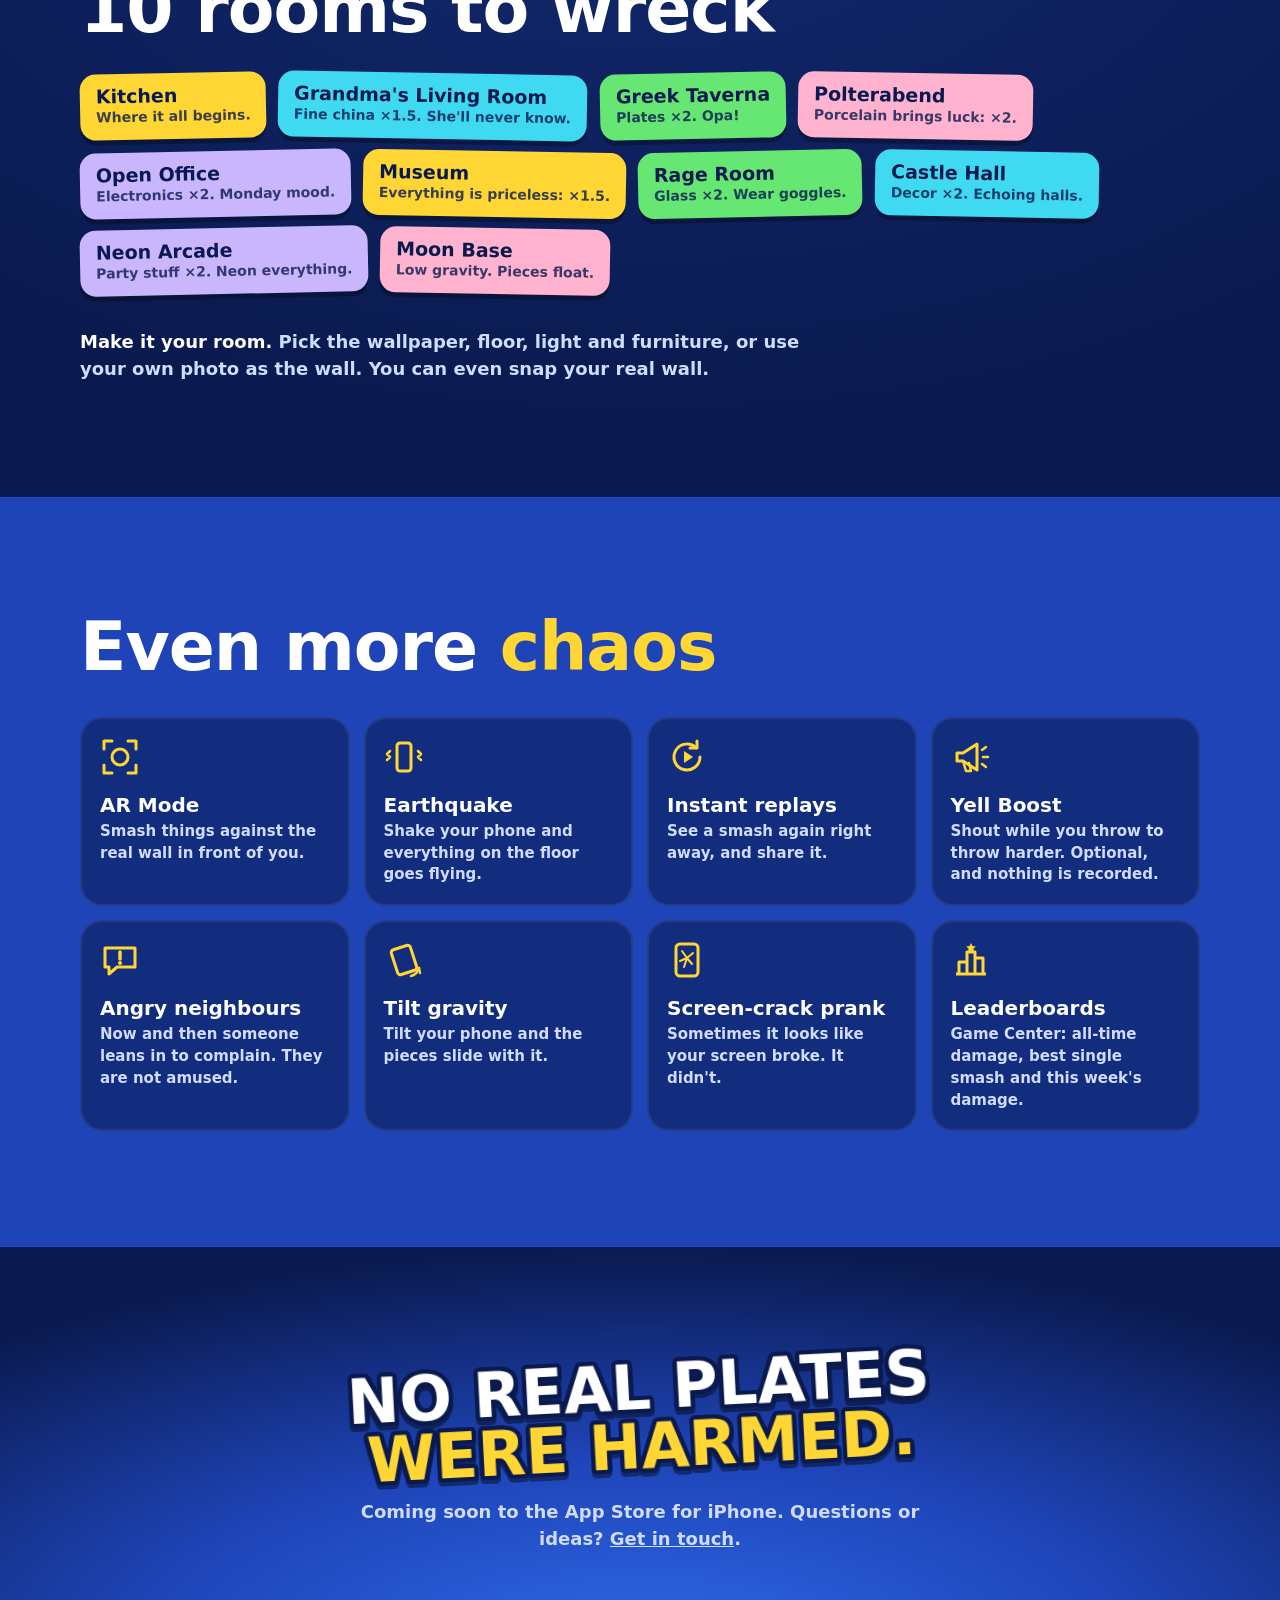
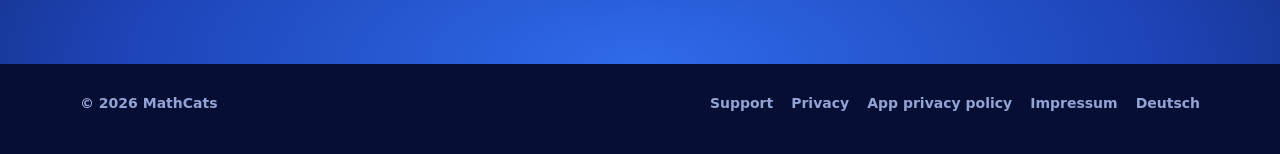
==== commit 414e266e: "Footer: © 2026 MathCats Co-Authored-By: Claude Opus 5.5 <noreply@anthropic.com>" ====
--- a/index.html
+++ b/index.html
@@ -215,7 +215,7 @@
 
 <footer class="foot">
   <div class="wrap">
-    <p>© 2026 Maksim Puzyrkov (MathCats)</p>
+    <p>© 2026 MathCats</p>
     <nav aria-label="Footer">
       <a href="support/">Support</a>
       <a href="privacy/">Privacy</a>
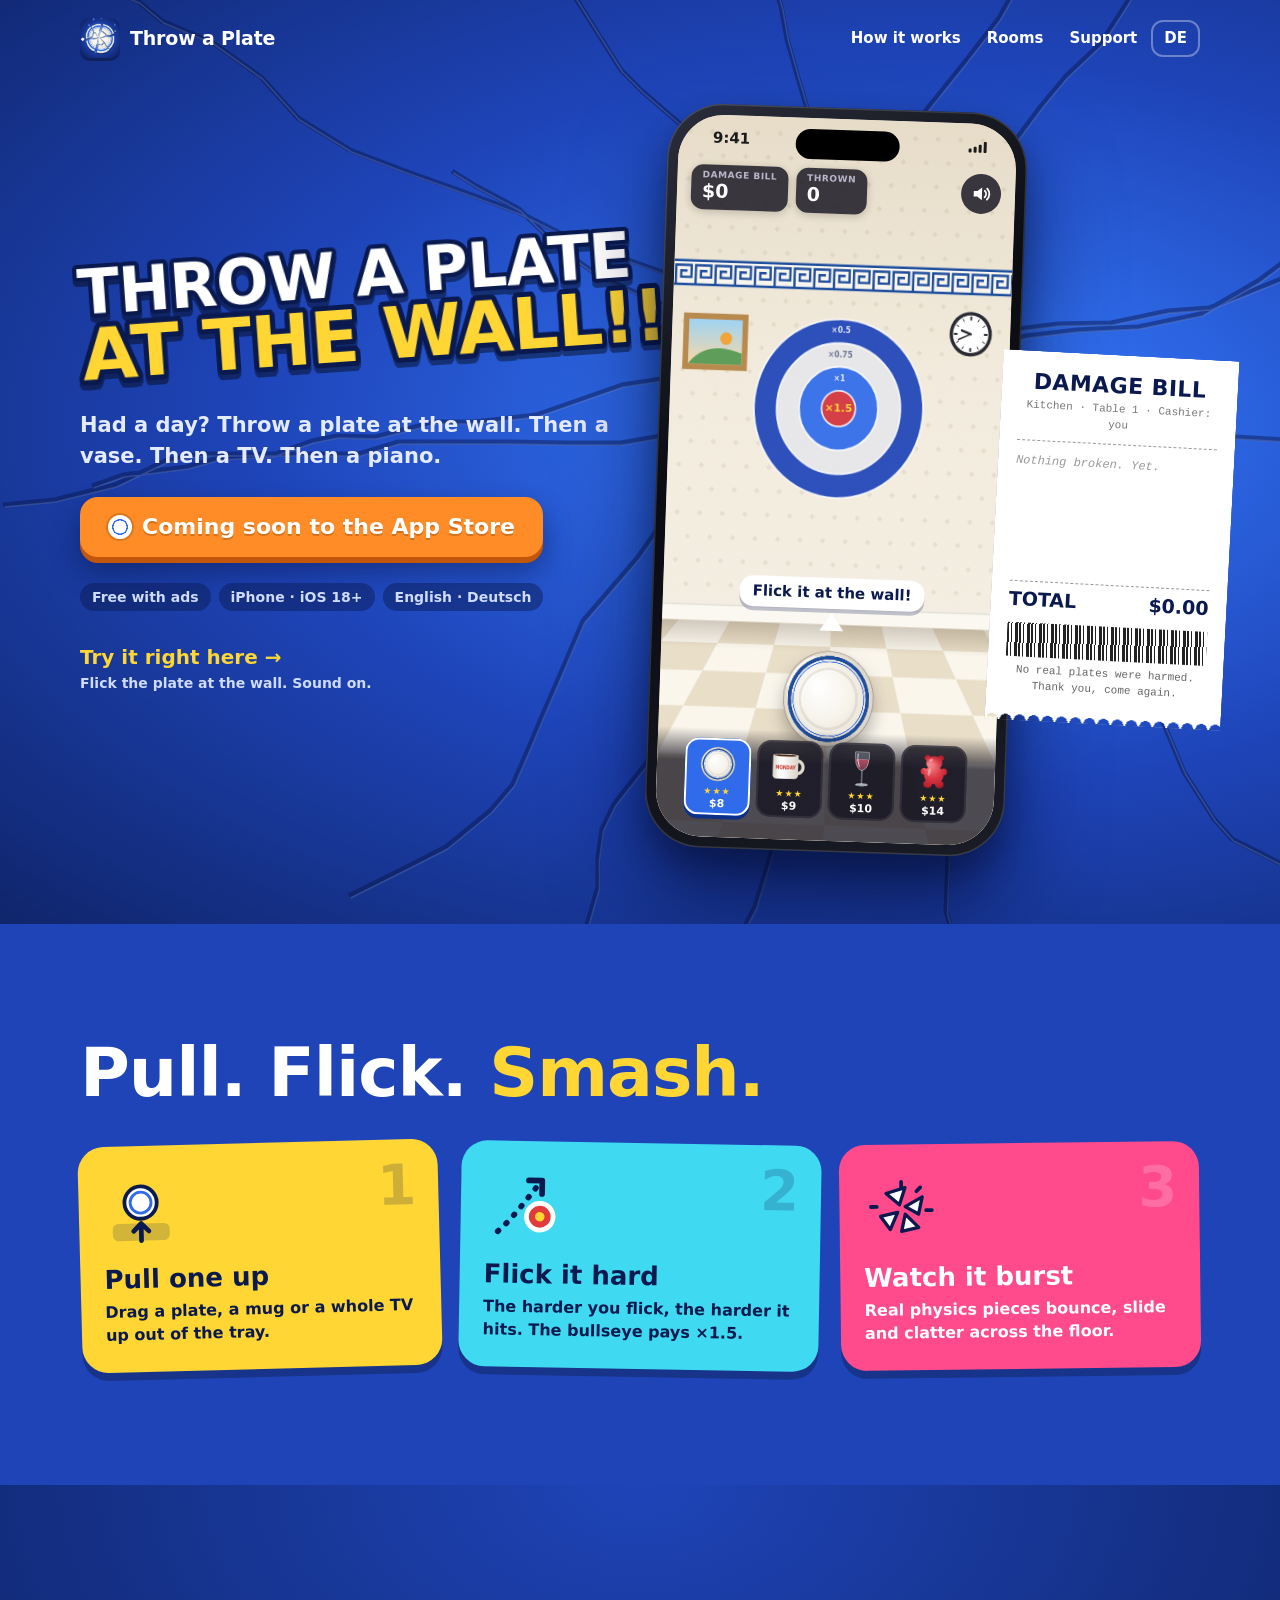
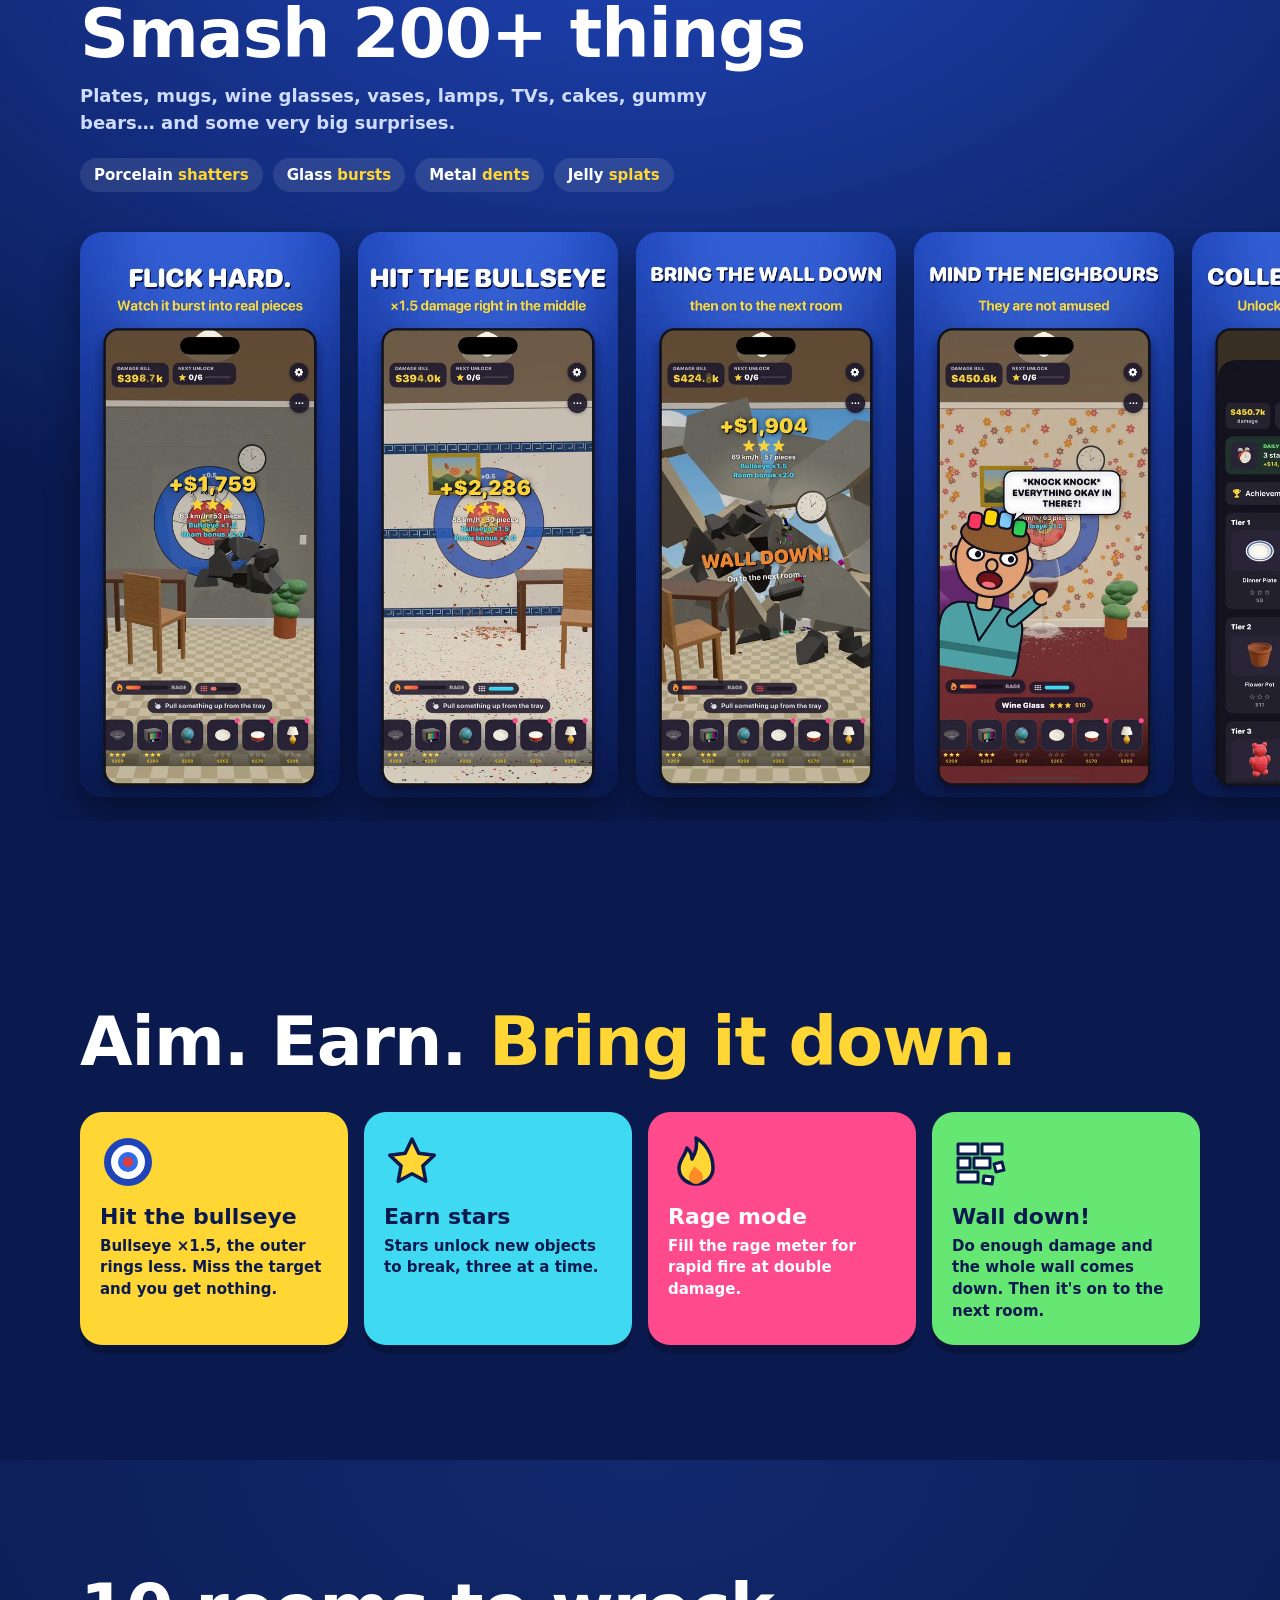
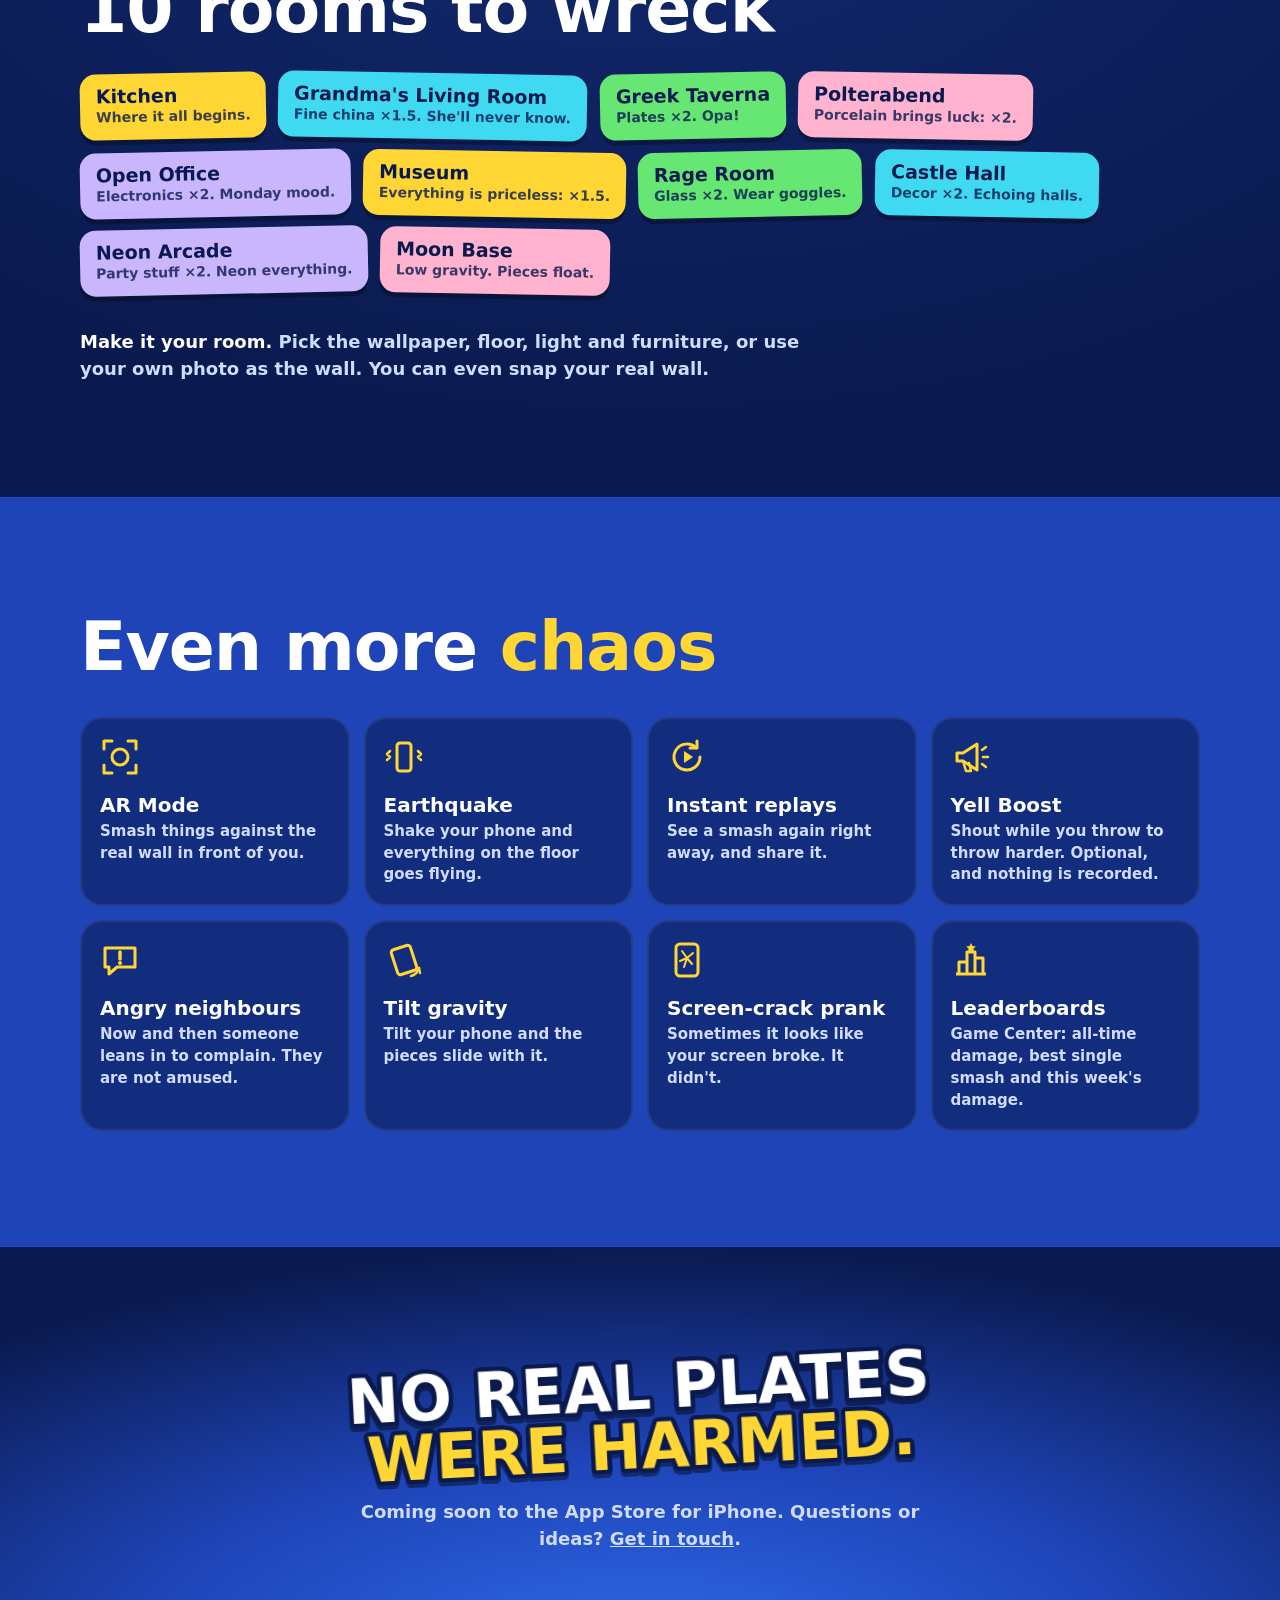
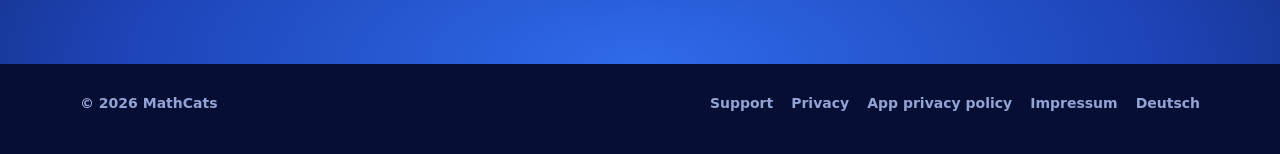
==== commit a73c1916: "Move the site address to makohippo.com The custom domain sits on the root MathCatsMathCats.github.io" ====
--- a/index.html
+++ b/index.html
@@ -10,16 +10,16 @@
 <title>Throw a Plate at the Wall!!! – Smash 200+ things on iPhone</title>
 <meta name="description" content="Had a day? Throw a plate at the wall. Then a vase. Then a TV. A physics smashing game for iPhone – try it right here in your browser.">
 <meta name="theme-color" content="#1E44B8">
-<link rel="canonical" href="https://mathcatsmathcats.github.io/ThrowAPlate/">
-<link rel="alternate" hreflang="en" href="https://mathcatsmathcats.github.io/ThrowAPlate/">
-<link rel="alternate" hreflang="de" href="https://mathcatsmathcats.github.io/ThrowAPlate/de/">
-<link rel="alternate" hreflang="x-default" href="https://mathcatsmathcats.github.io/ThrowAPlate/">
+<link rel="canonical" href="https://makohippo.com/ThrowAPlate/">
+<link rel="alternate" hreflang="en" href="https://makohippo.com/ThrowAPlate/">
+<link rel="alternate" hreflang="de" href="https://makohippo.com/ThrowAPlate/de/">
+<link rel="alternate" hreflang="x-default" href="https://makohippo.com/ThrowAPlate/">
 <meta property="og:type" content="website">
 <meta property="og:site_name" content="Throw a Plate at the Wall!!!">
 <meta property="og:title" content="Throw a Plate at the Wall!!!">
 <meta property="og:description" content="Had a day? Throw a plate at the wall. Then a vase. Then a TV. Smash 200+ things on iPhone.">
-<meta property="og:url" content="https://mathcatsmathcats.github.io/ThrowAPlate/">
-<meta property="og:image" content="https://mathcatsmathcats.github.io/ThrowAPlate/assets/img/og-en.jpg">
+<meta property="og:url" content="https://makohippo.com/ThrowAPlate/">
+<meta property="og:image" content="https://makohippo.com/ThrowAPlate/assets/img/og-en.jpg">
 <meta property="og:image:width" content="1200">
 <meta property="og:image:height" content="630">
 <meta property="og:locale" content="en_US">
@@ -219,7 +219,7 @@
     <nav aria-label="Footer">
       <a href="support/">Support</a>
       <a href="privacy/">Privacy</a>
-      <a href="https://mathcatsmathcats.github.io/ThrowAPlate-privacy/privacy-policy.html">App privacy policy</a>
+      <a href="https://makohippo.com/ThrowAPlate-privacy/privacy-policy.html">App privacy policy</a>
       <a href="impressum/" lang="de">Impressum</a>
       <a href="de/" lang="de" hreflang="de">Deutsch</a>
     </nav>
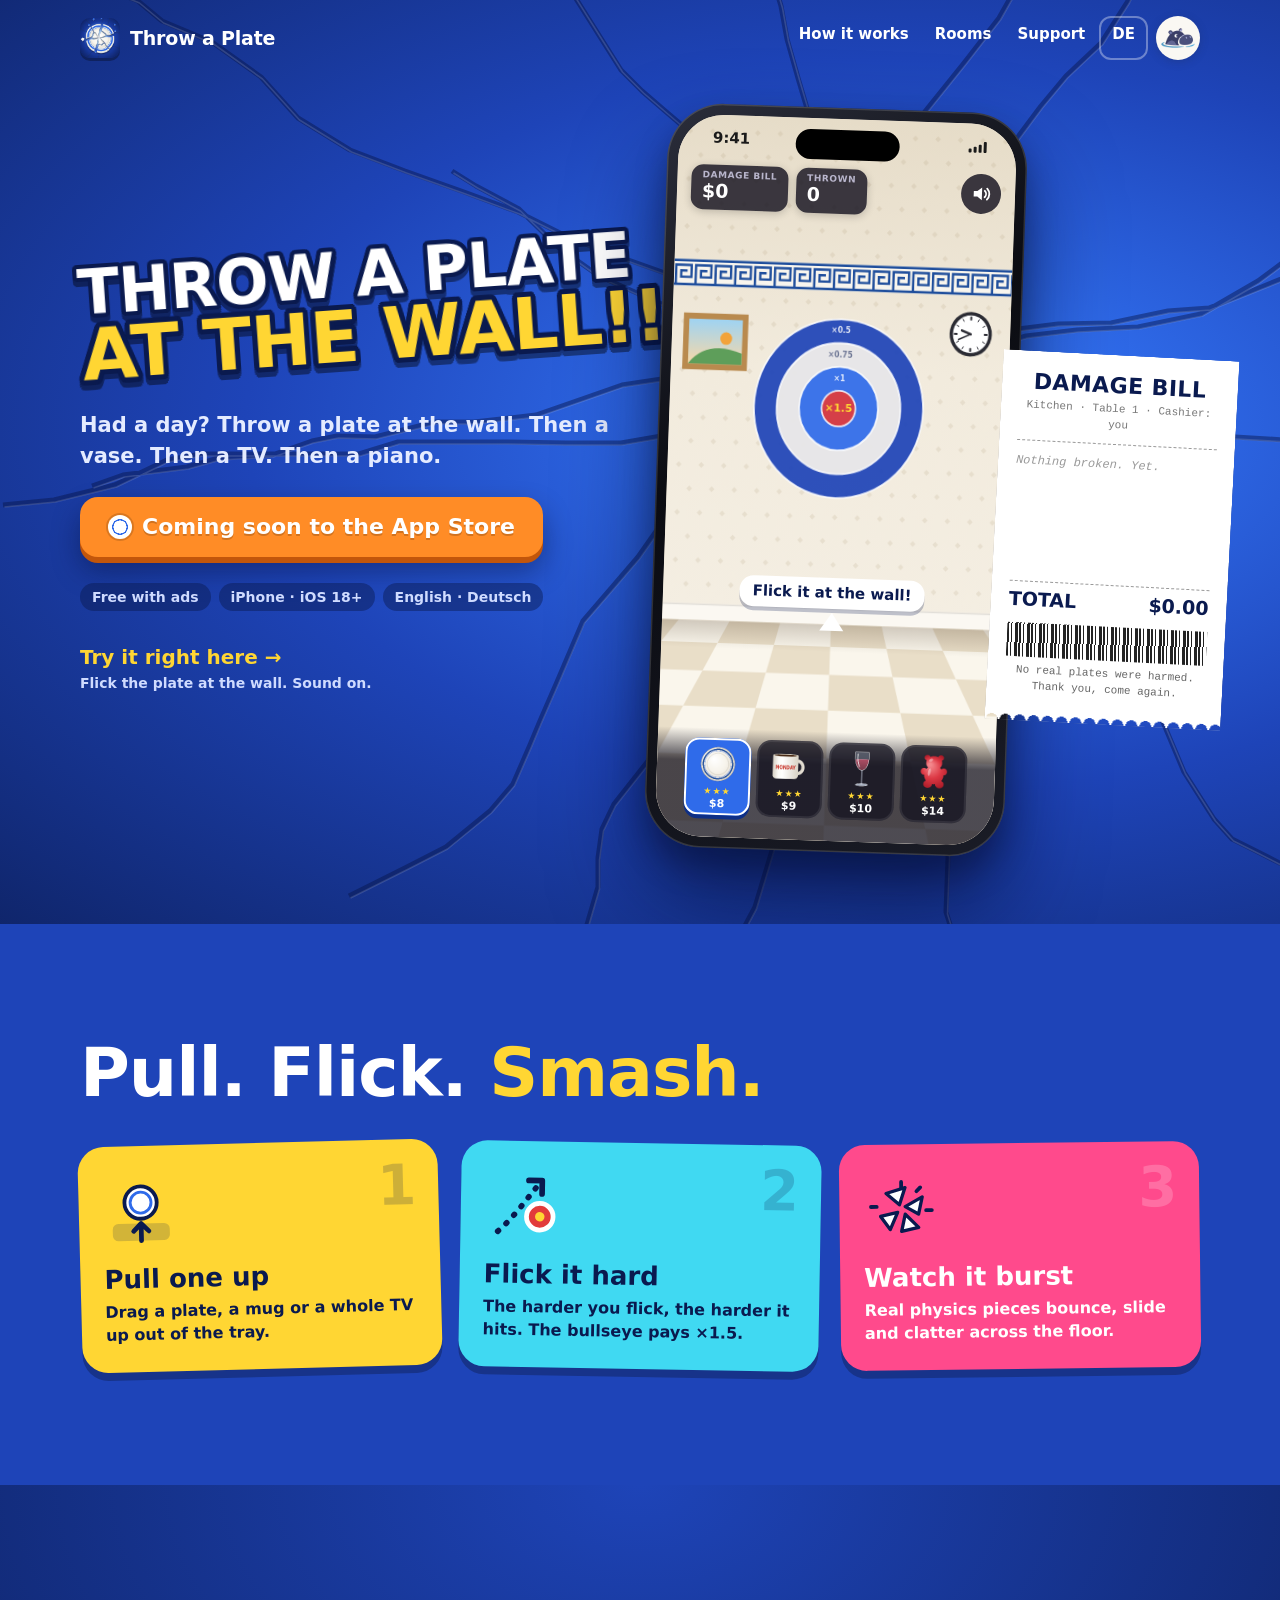
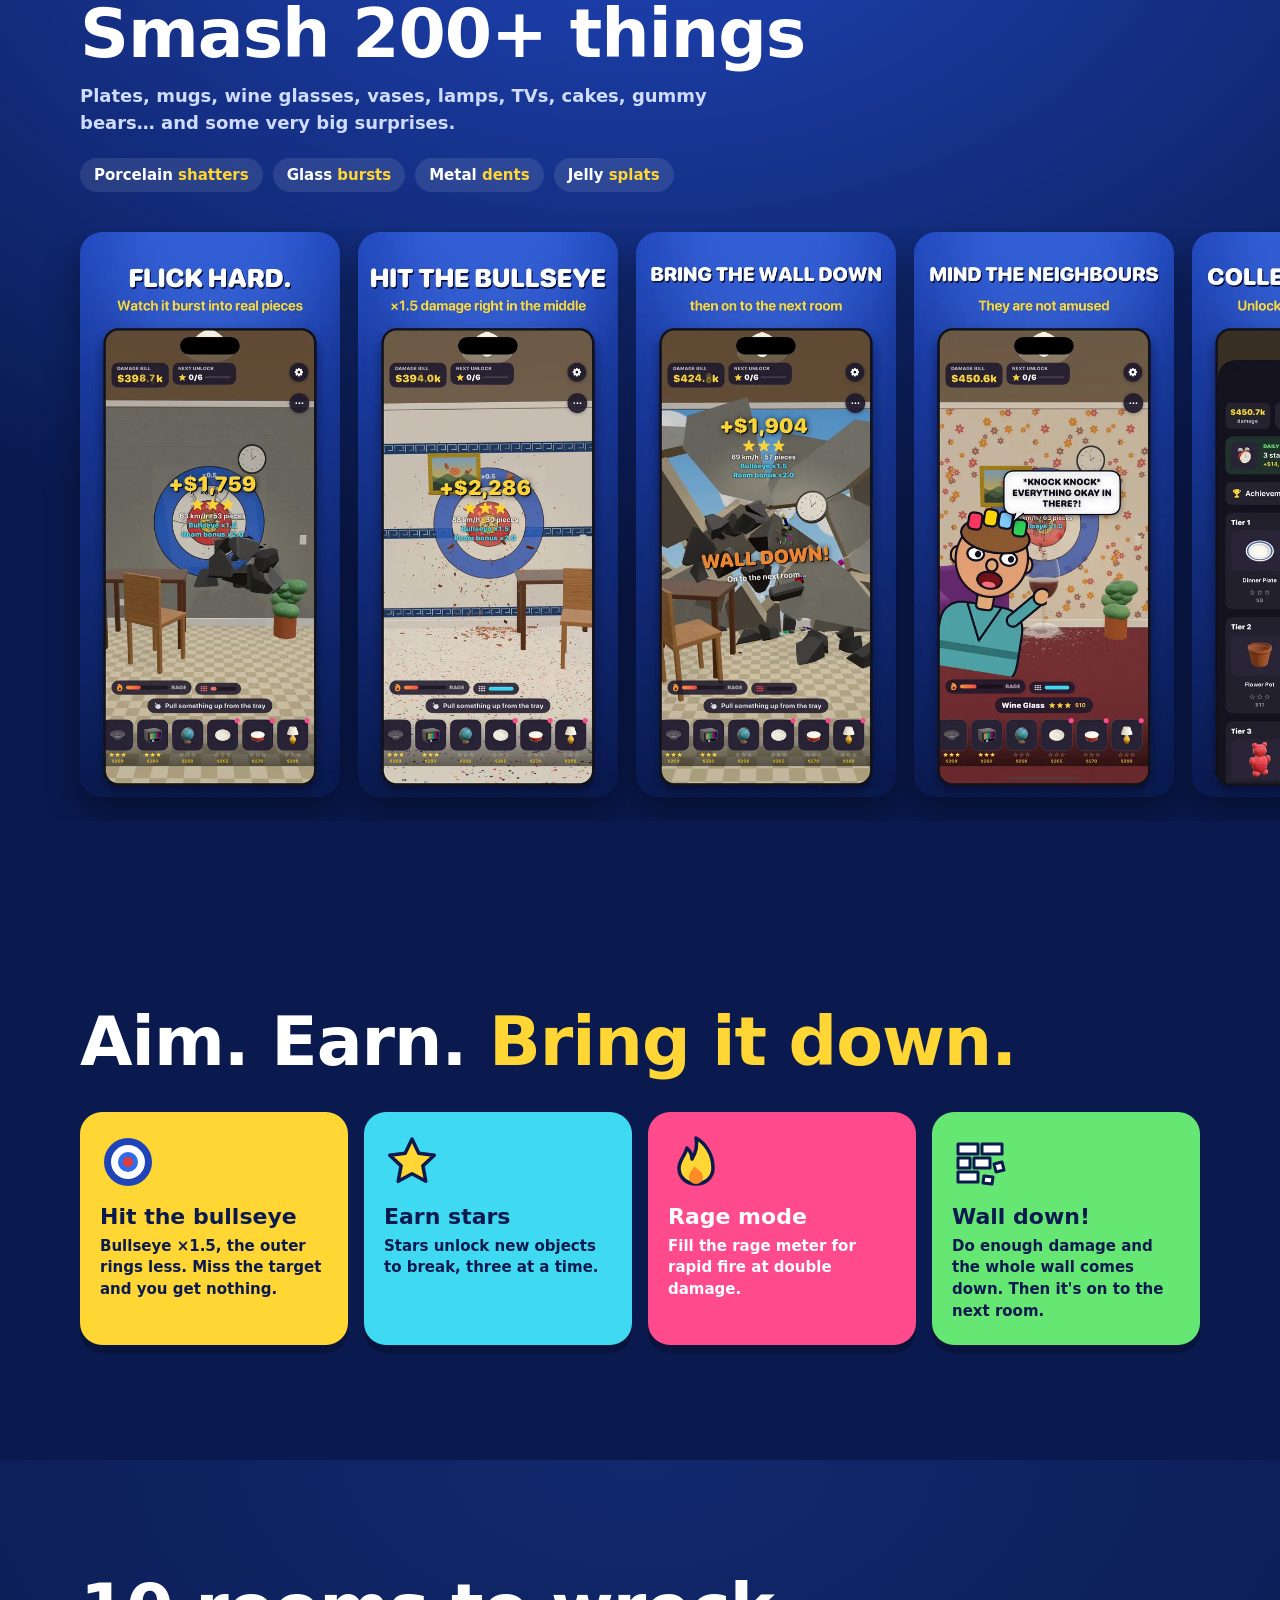
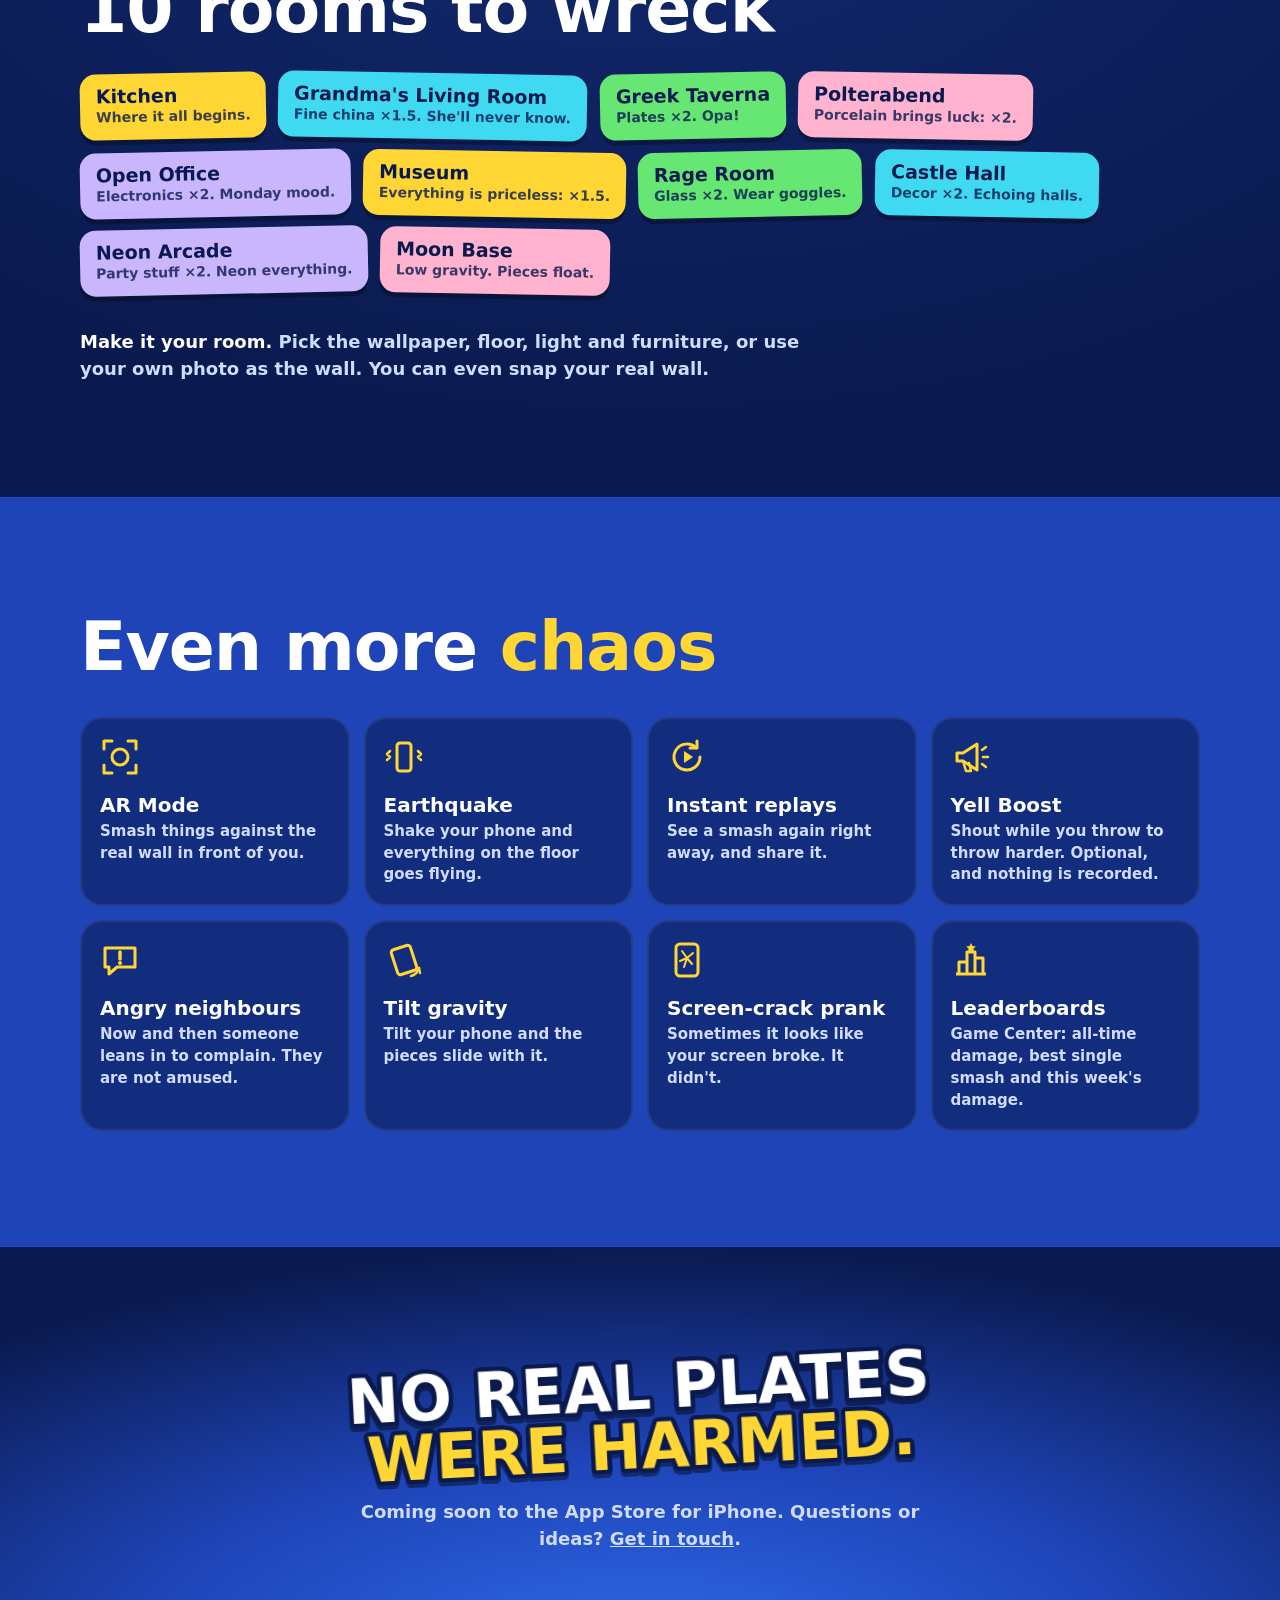
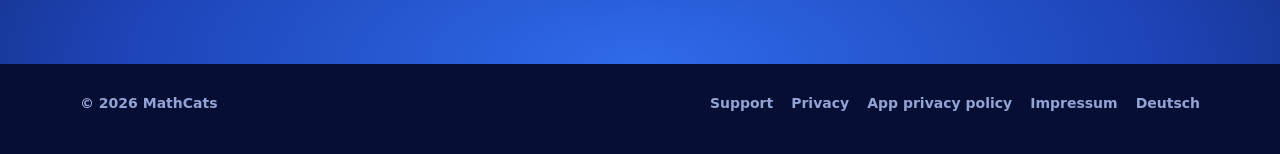
==== commit 9afd2b39: "Name only in the one Impressum; hippo badge back to makohippo.com - Impressum links go to https://ma" ====
--- a/index.html
+++ b/index.html
@@ -40,6 +40,7 @@
       <a href="#rooms" class="wide">Rooms</a>
       <a href="support/">Support</a>
       <a href="de/" class="lang" lang="de" hreflang="de" title="Deutsch">DE</a>
+      <a class="studio" href="https://makohippo.com/" aria-label="makohippo – all games" title="makohippo – all games"><img src="assets/img/makohippo-hippo.webp" width="48" height="48" alt=""></a>
     </nav>
   </div>
 </header>
@@ -220,7 +221,7 @@
       <a href="support/">Support</a>
       <a href="privacy/">Privacy</a>
       <a href="https://makohippo.com/ThrowAPlate-privacy/privacy-policy.html">App privacy policy</a>
-      <a href="impressum/" lang="de">Impressum</a>
+      <a href="https://makohippo.com/impressum/" lang="de">Impressum</a>
       <a href="de/" lang="de" hreflang="de">Deutsch</a>
     </nav>
   </div>
--- a/assets/site.css
+++ b/assets/site.css
@@ -245,3 +245,10 @@
 .lost .sign { margin: 0 0 30px; max-width: none; font: 900 clamp(34px, 8vw, 84px)/.95 var(--round); color: #fff; }
 .lost .links { display: flex; flex-wrap: wrap; gap: 14px; justify-content: center; }
 .ghost { background: rgba(10,26,79,.55); box-shadow: inset 0 0 0 2px rgba(255,255,255,.3); }
+
+/* makohippo badge in the header: back to all games on makohippo.com */
+.top nav a.studio { padding: 0; width: 44px; height: 44px; min-height: 44px; margin-left: 6px; display: inline-flex; align-items: center; justify-content: center;
+  border: 0; border-radius: 50%; background: #FAF8F3; box-shadow: 0 2px 8px rgba(31, 45, 74, .25); transition: transform .2s; }
+.top nav a.studio:hover { background: #FAF8F3; transform: scale(1.08) rotate(-5deg); }
+.top nav a.studio img { width: 34px; height: 34px; display: block; }
+@media (prefers-reduced-motion: reduce) { .top nav a.studio { transition: none; } .top nav a.studio:hover { transform: none; } }
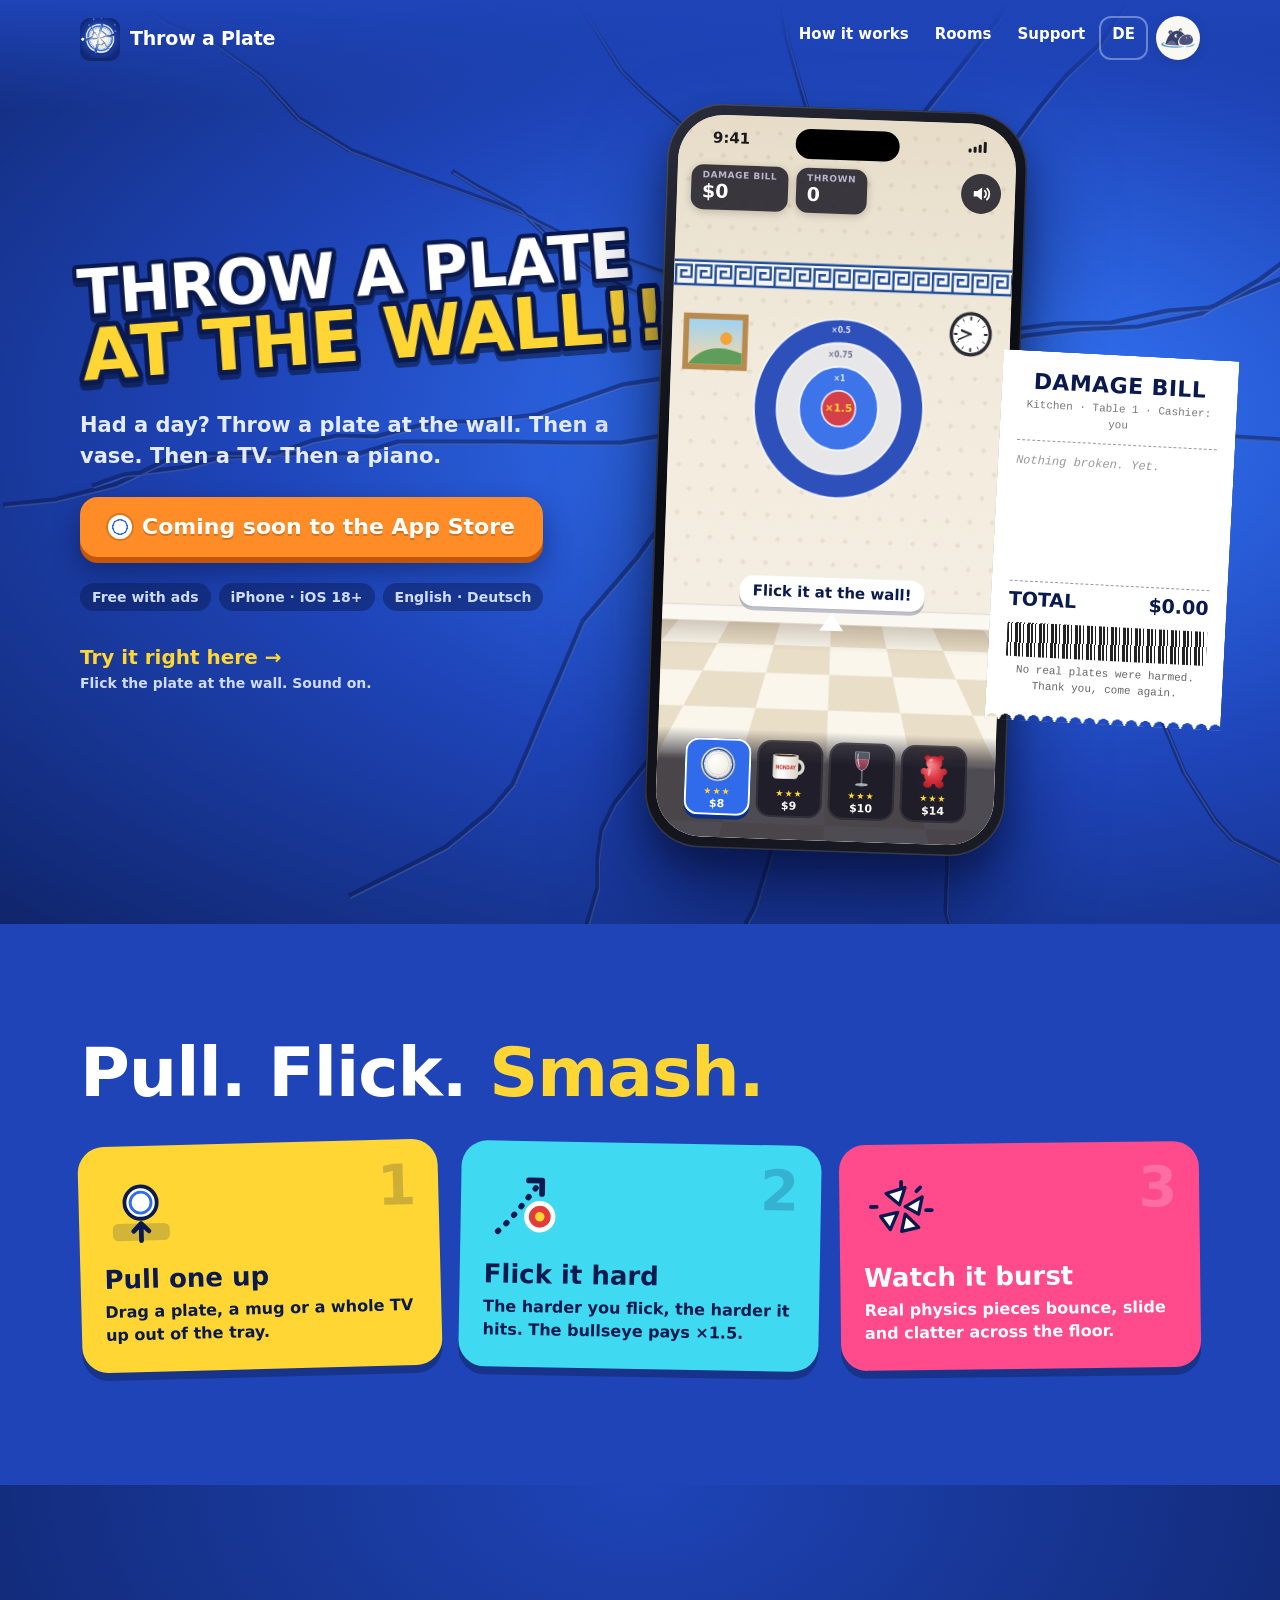
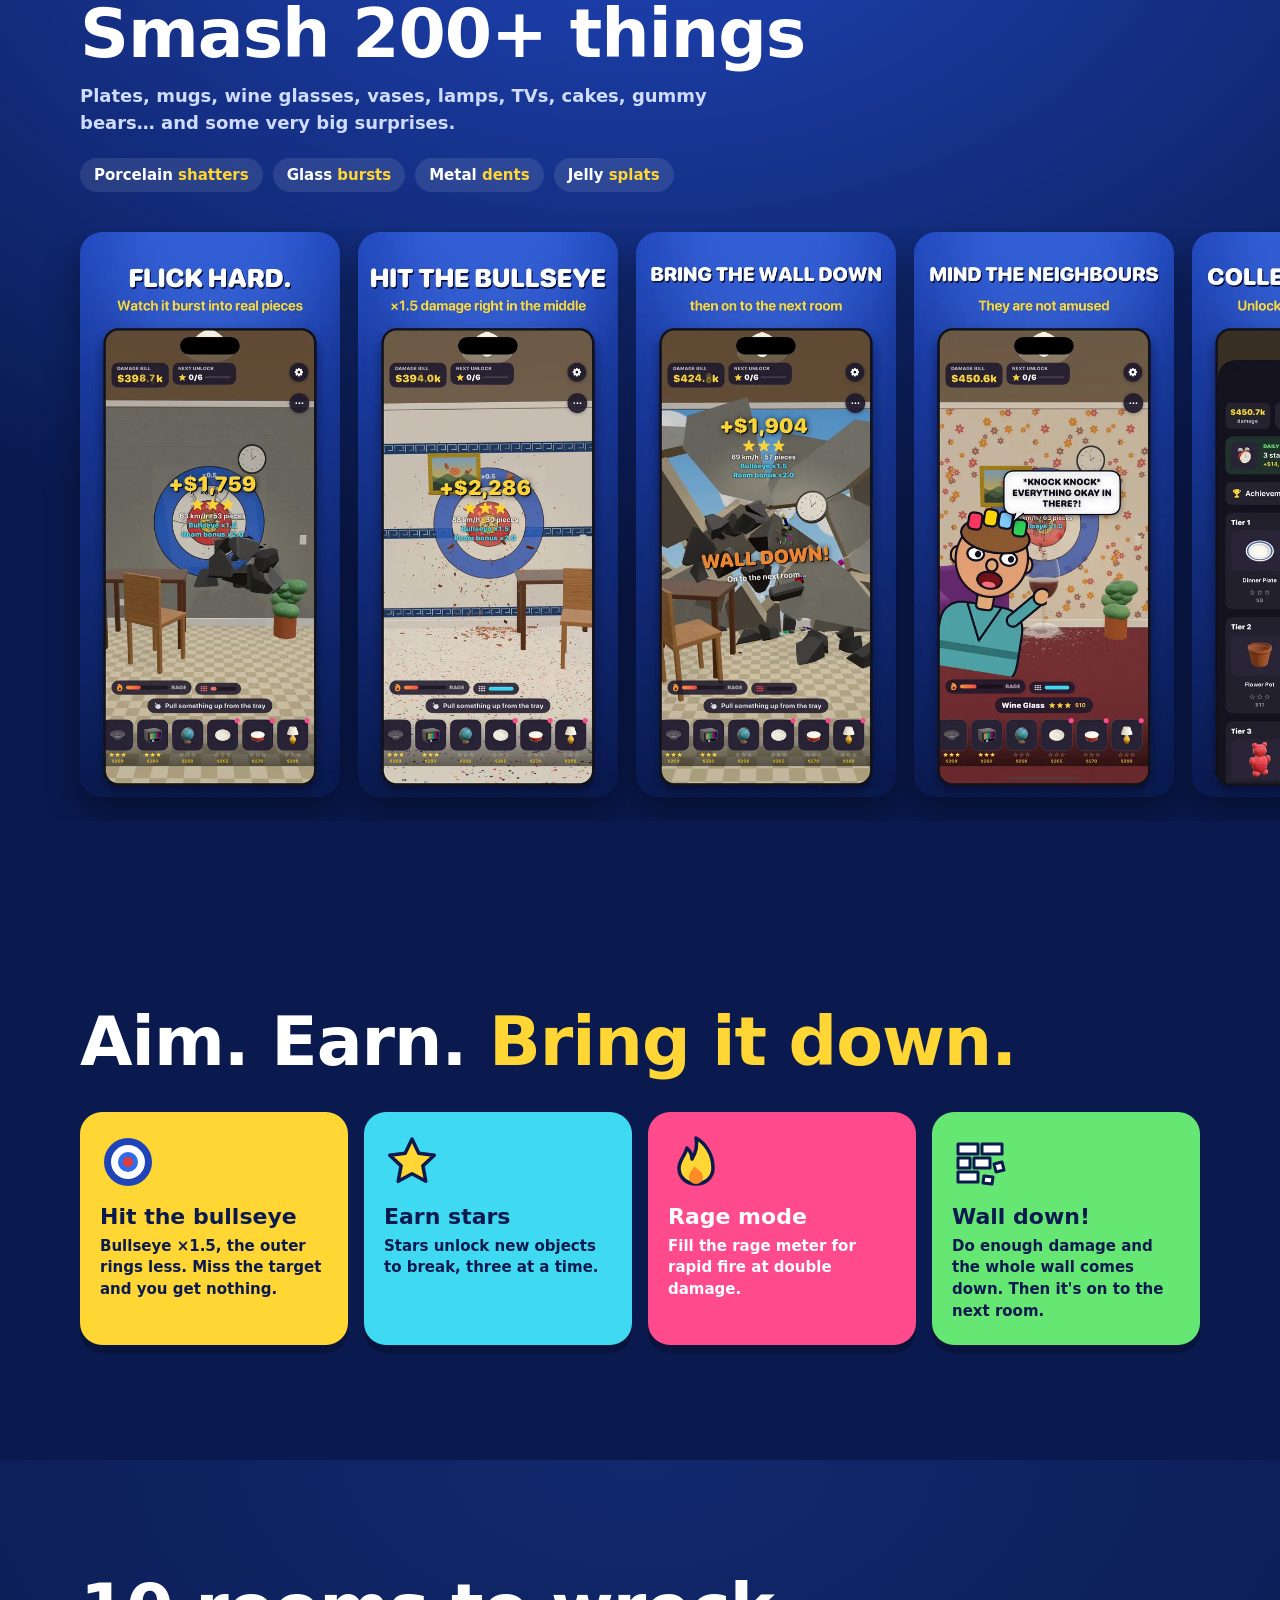
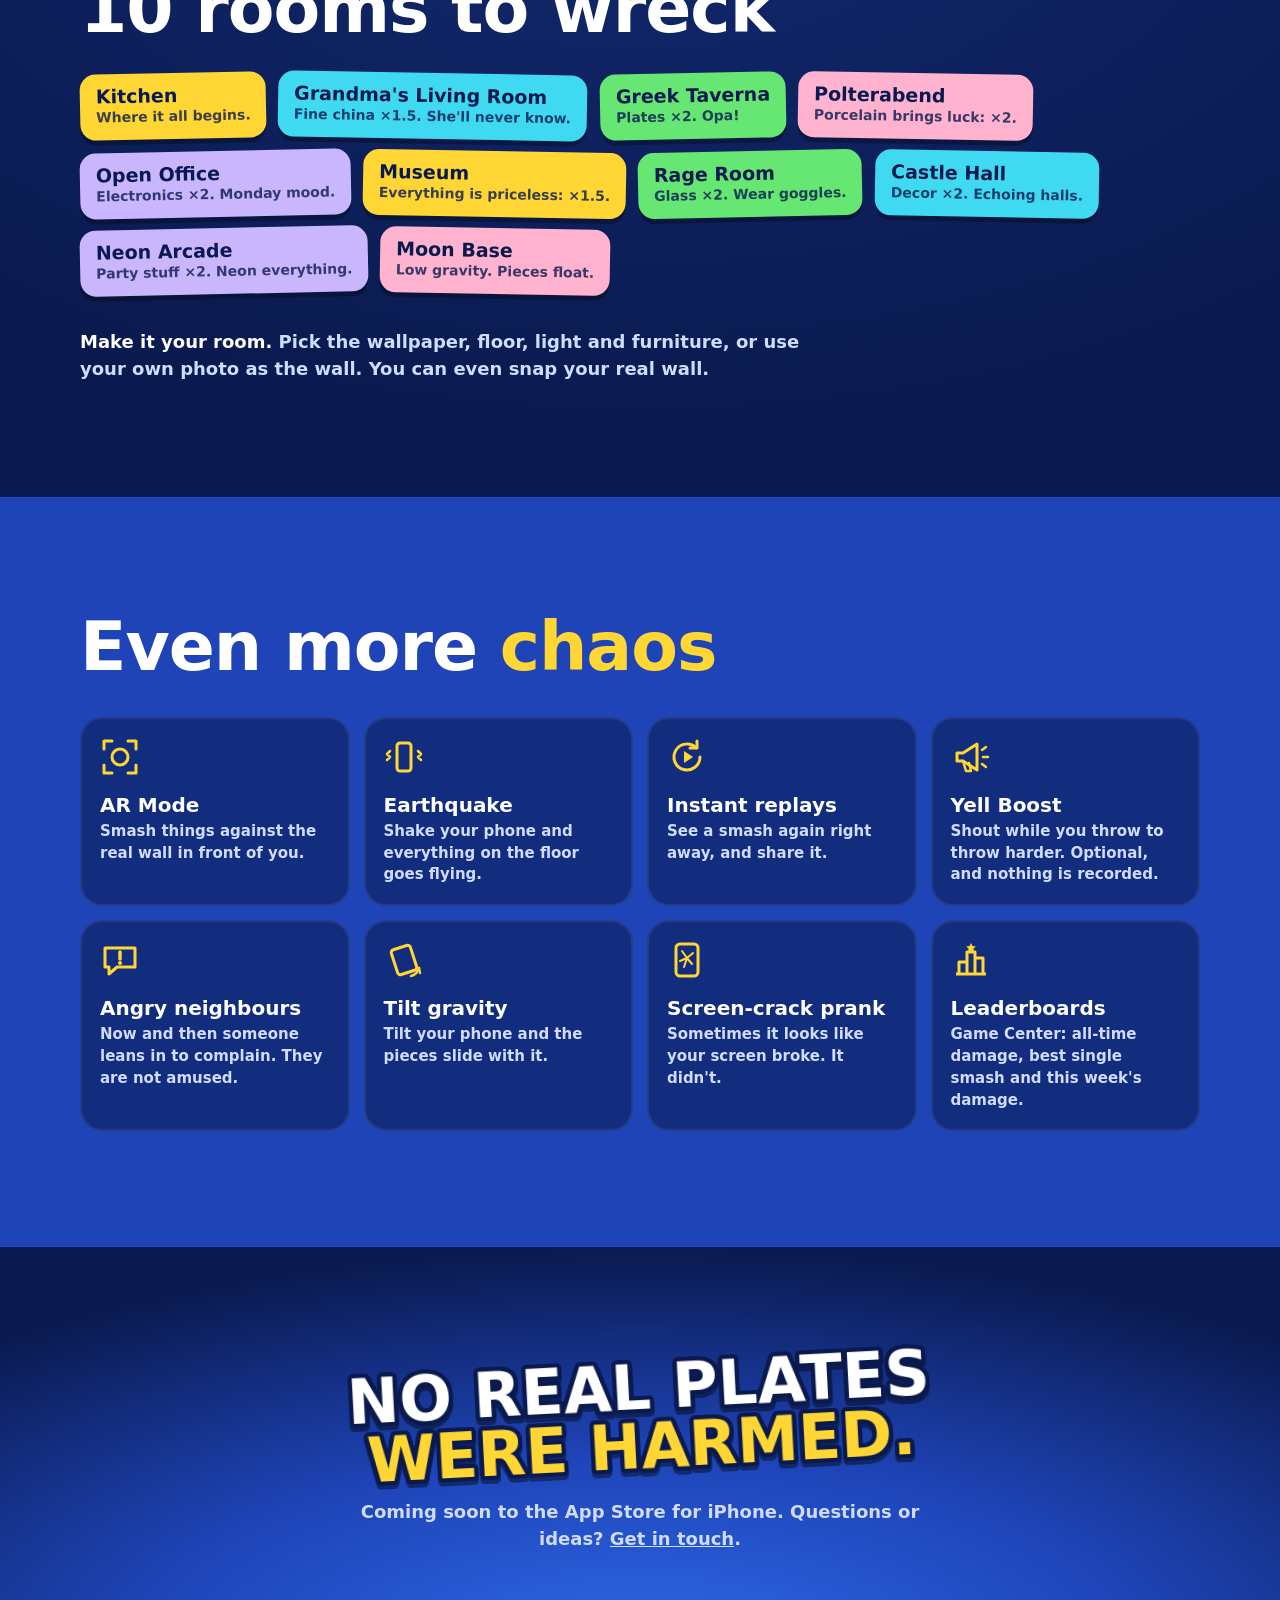
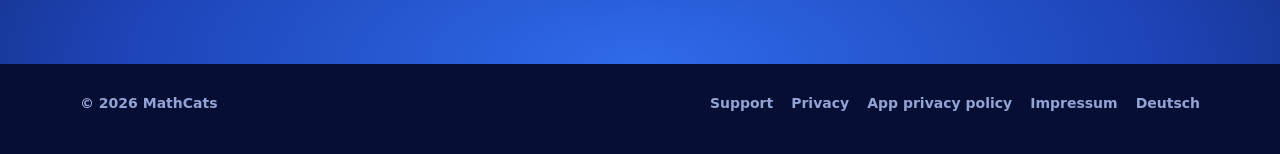
==== commit fc15a3ef: "Phone header: square app icon, room for the badge, Safari strip blends in - .brand img never shrinks" ====
--- a/index.html
+++ b/index.html
@@ -27,7 +27,7 @@
 <!-- LINK EDIT: when the app is live, add its App Store ID for Safari's banner: <meta name="apple-itunes-app" content="app-id=0000000000"> -->
 <link rel="icon" type="image/png" href="favicon.png">
 <link rel="apple-touch-icon" href="apple-touch-icon.png">
-<link rel="stylesheet" href="assets/site.css">
+<link rel="stylesheet" href="assets/site.css?v=2">
 </head>
 <body>
 <a class="skip" href="#main">Skip to content</a>
--- a/assets/site.css
+++ b/assets/site.css
@@ -38,7 +38,7 @@
 .top { position: absolute; inset: 0 0 auto; z-index: 10; }
 .top .wrap { display: flex; align-items: center; justify-content: space-between; gap: 12px; height: 76px; }
 .brand { display: flex; align-items: center; gap: 10px; text-decoration: none; font: 900 19px/1 var(--round); letter-spacing: -.01em; white-space: nowrap; }
-.brand img { width: 40px; height: 40px; border-radius: 10px; box-shadow: 0 3px 0 rgba(0,0,0,.3); }
+.brand img { flex: none; width: 40px; height: 40px; border-radius: 10px; box-shadow: 0 3px 0 rgba(0,0,0,.3); }
 .top nav { display: flex; gap: 2px; }
 .top nav a { text-decoration: none; font: 800 15px/1 var(--round); padding: 11px 12px; border-radius: 12px; white-space: nowrap; }
 .top nav a:hover { background: rgba(255,255,255,.12); }
@@ -252,3 +252,15 @@
 .top nav a.studio:hover { background: #FAF8F3; transform: scale(1.08) rotate(-5deg); }
 .top nav a.studio img { width: 34px; height: 34px; display: block; }
 @media (prefers-reduced-motion: reduce) { .top nav a.studio { transition: none; } .top nav a.studio:hover { transform: none; } }
+
+/* Safari paints the strip behind the clock in the theme colour (--blue, #1E44B8), so the top of the page fades into it */
+.hero::after, .page-hero::after { content: ""; position: absolute; inset: 0 0 auto; height: 110px; pointer-events: none;
+  background: linear-gradient(var(--blue), rgb(30 68 184 / 0)); }
+
+/* Phones: the menu needs room for SF Rounded (wider than the fallback fonts) plus the makohippo badge */
+@media (max-width: 440px) {
+  .top nav a { padding: 10px 6px; font-size: 14px; }
+  .top nav .lang { padding: 8px 8px; }
+  .top nav a.studio { width: 38px; height: 38px; min-height: 38px; margin-left: 4px; }
+  .top nav a.studio img { width: 30px; height: 30px; }
+}
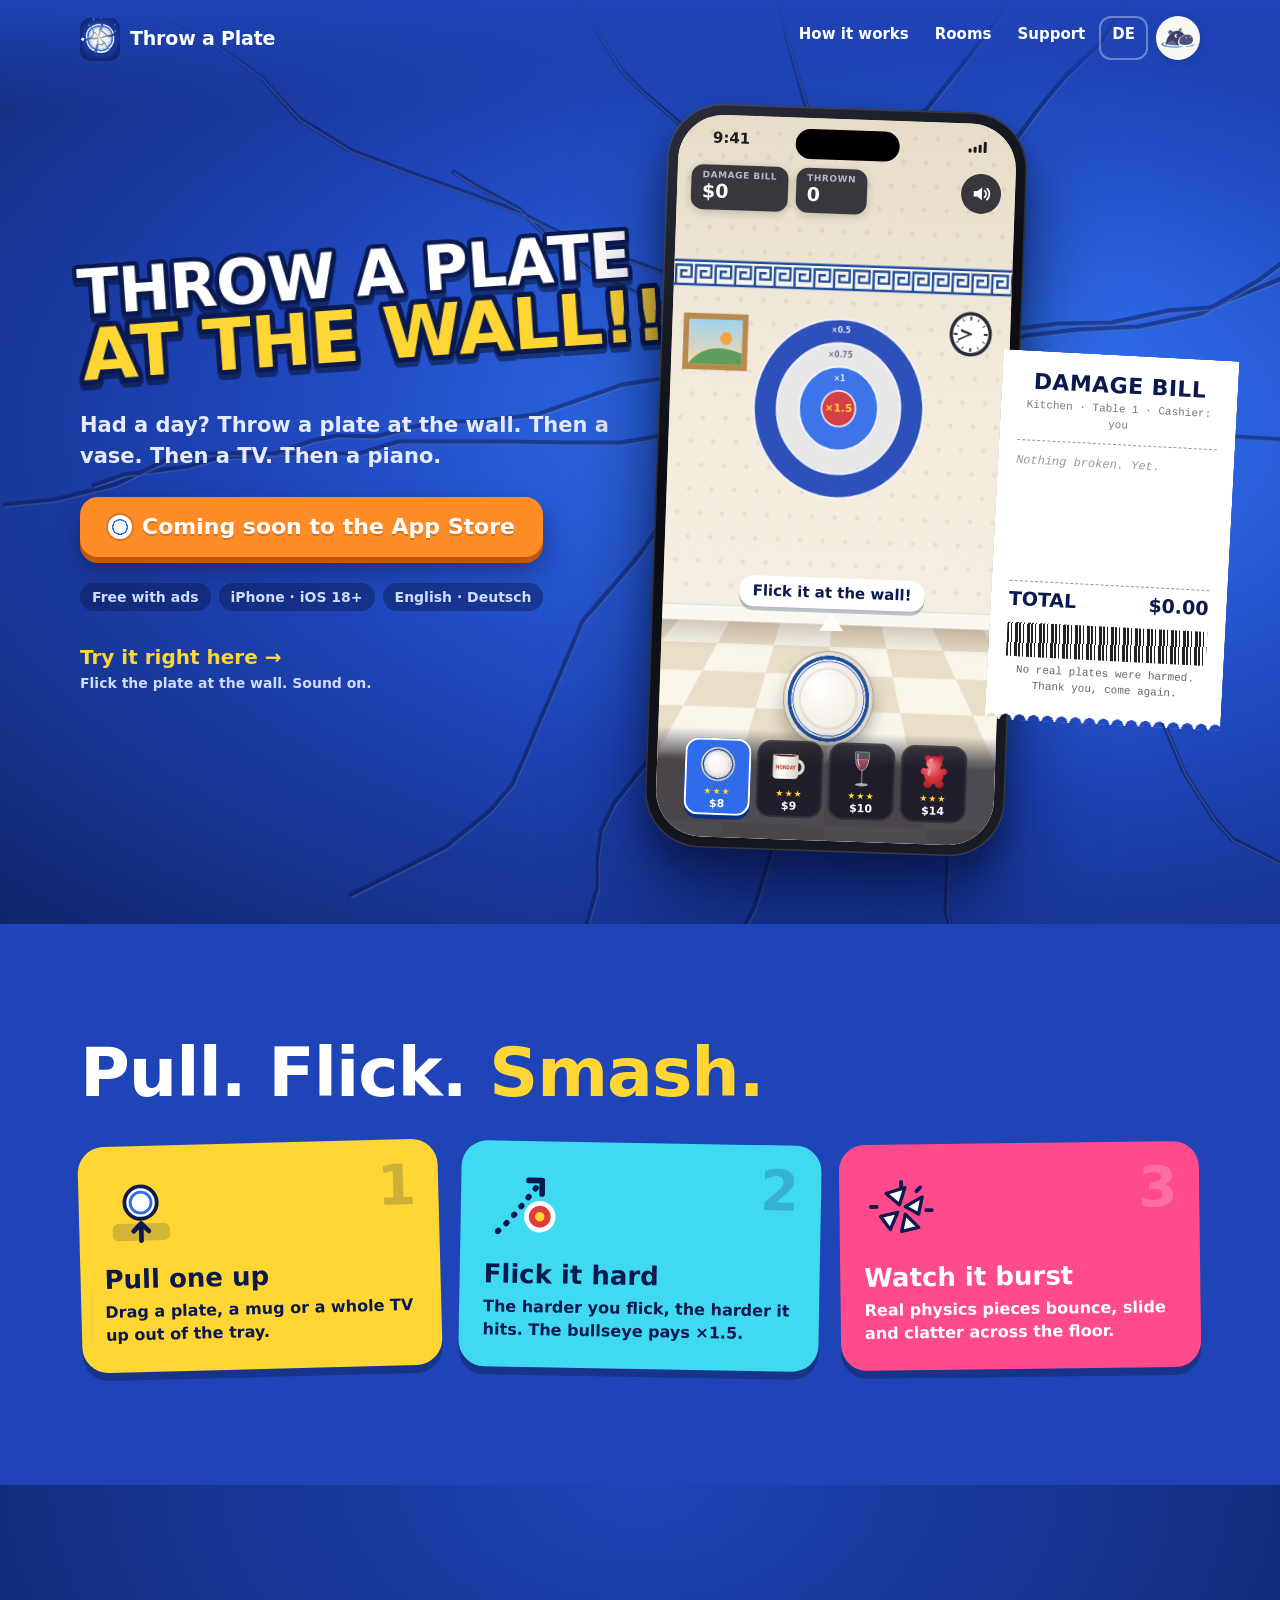
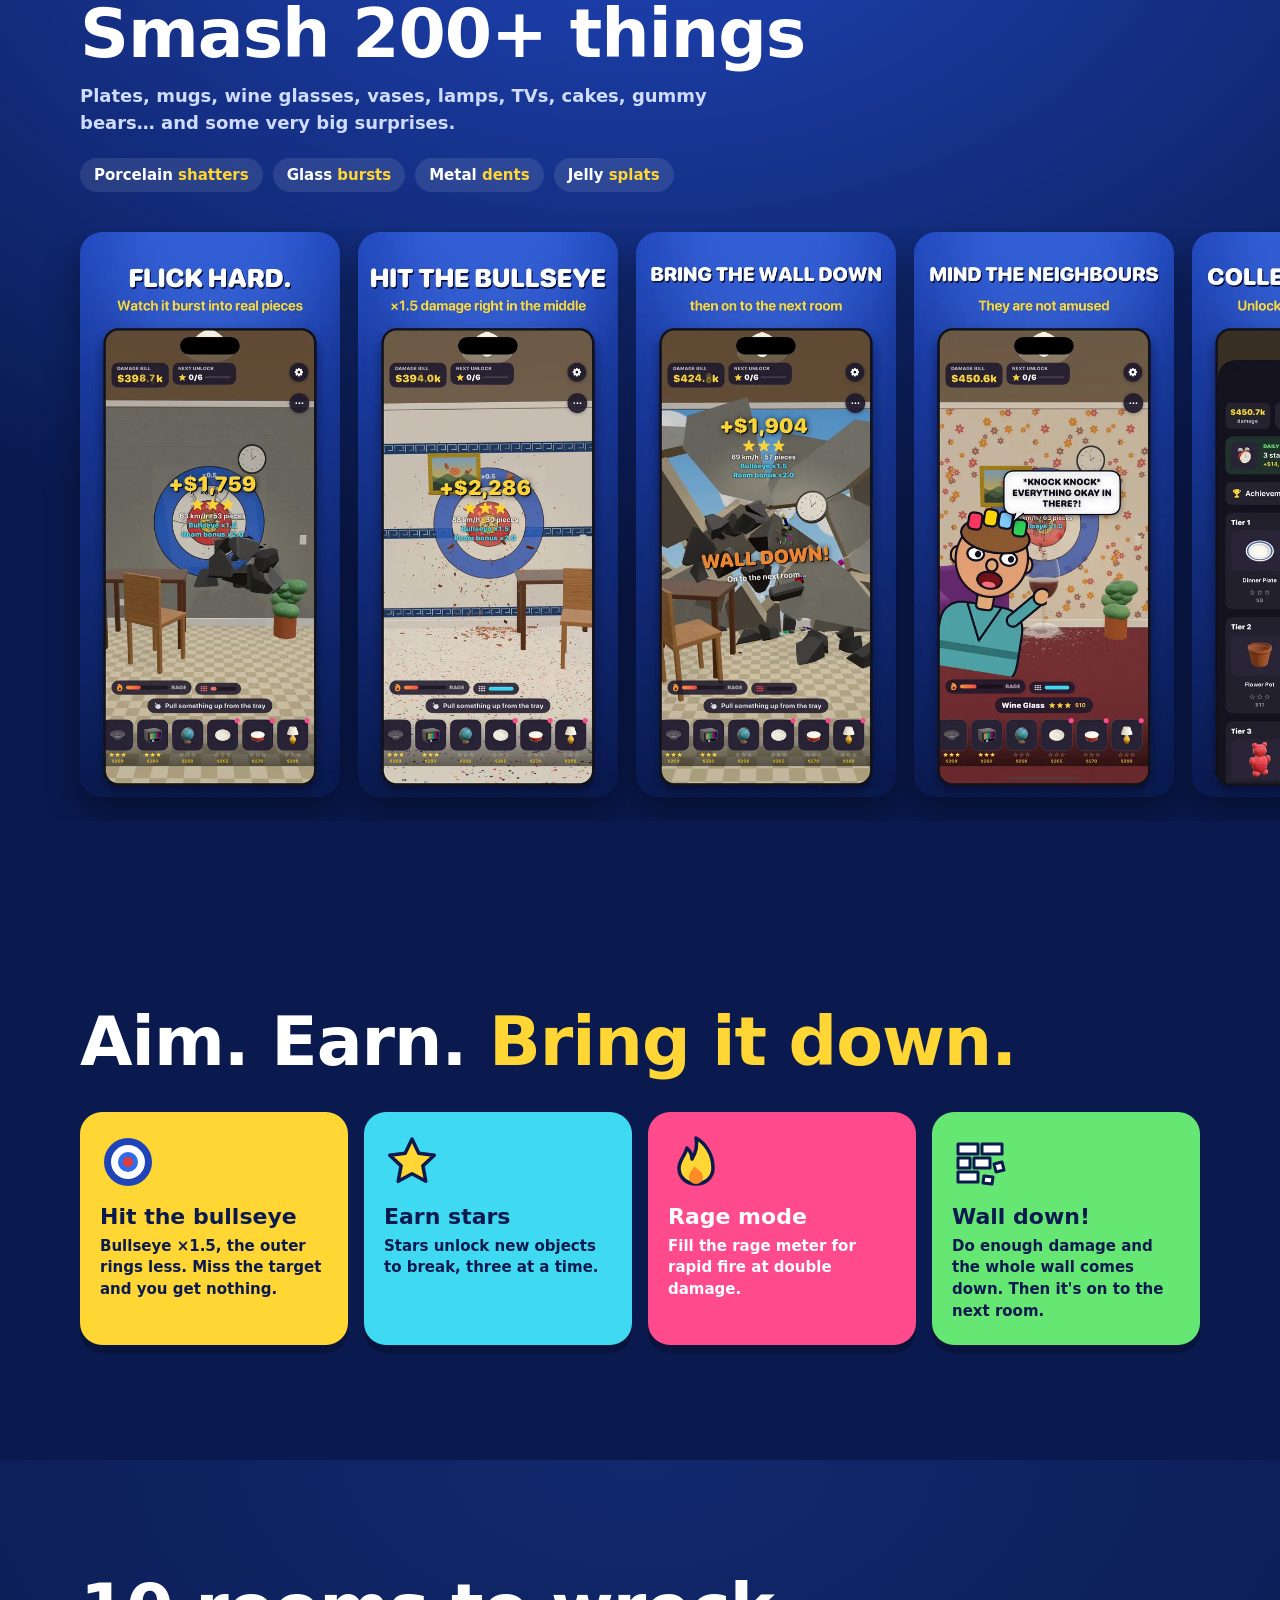
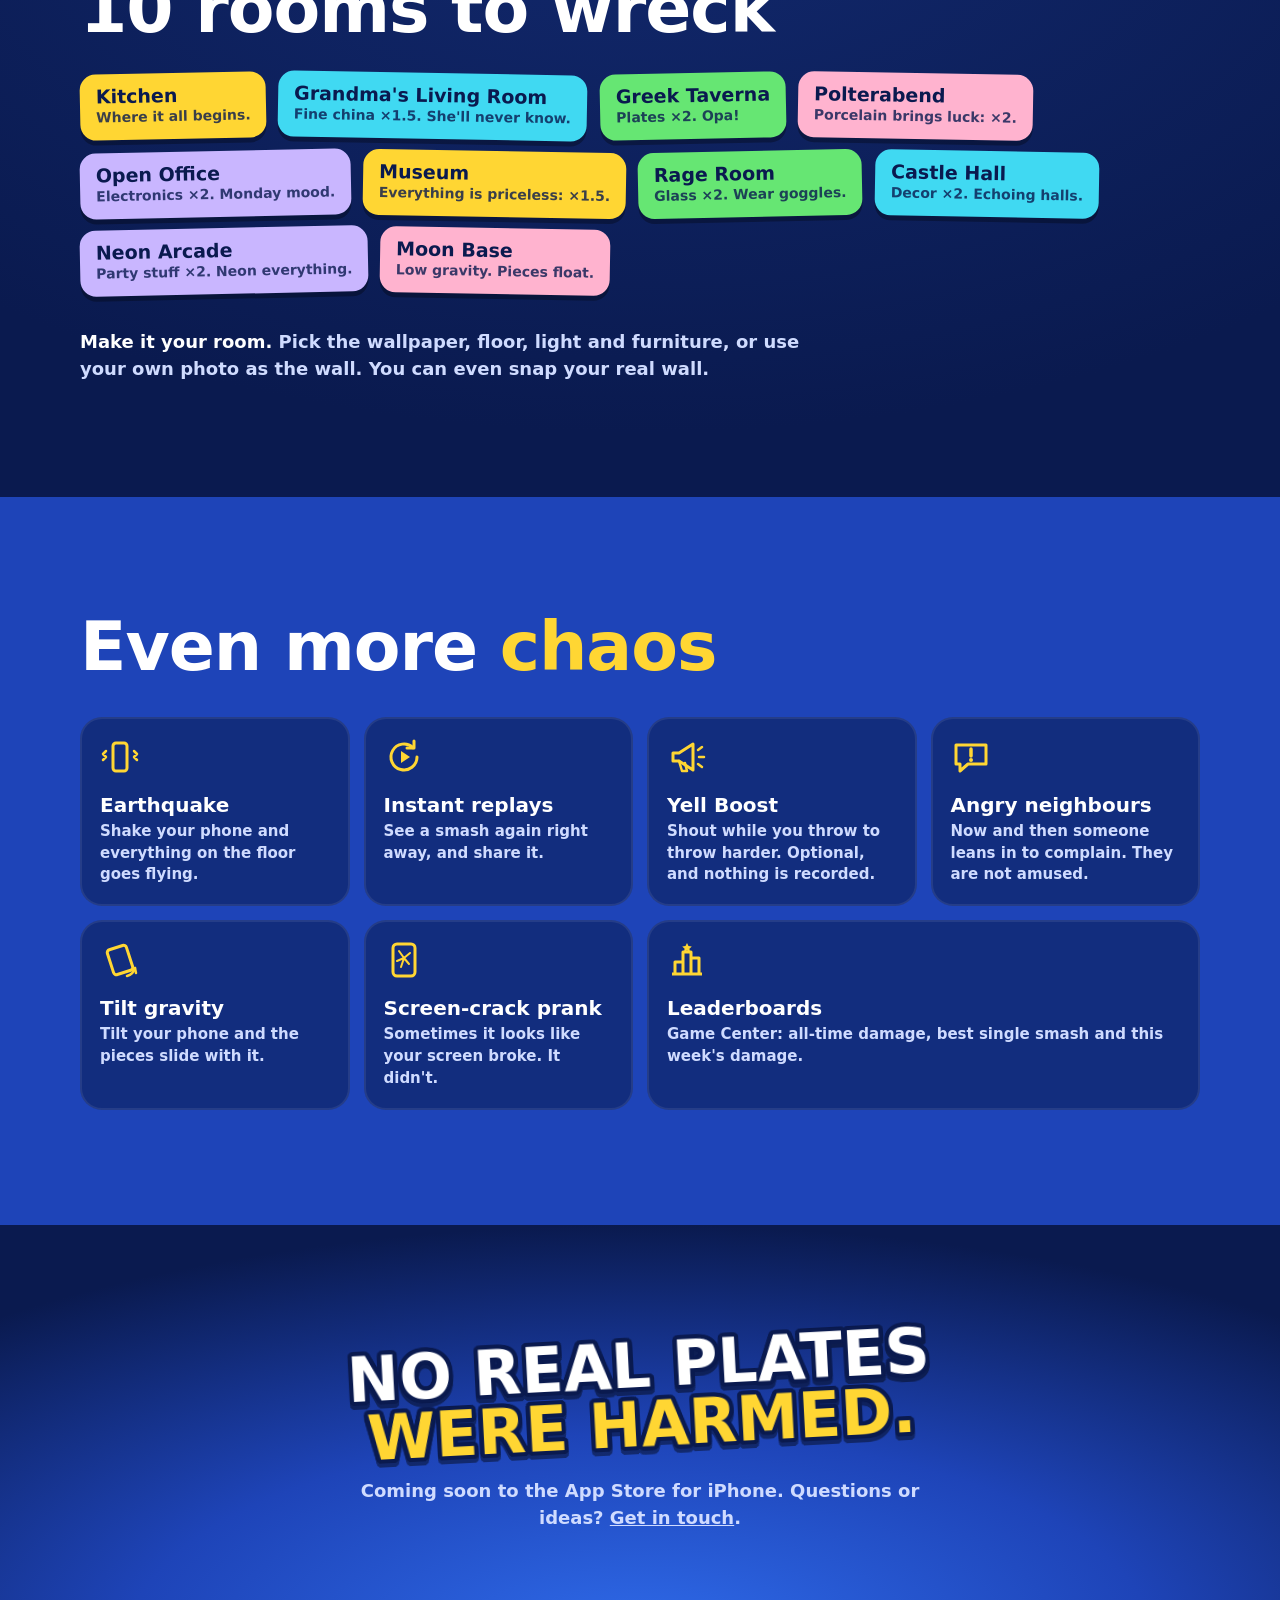
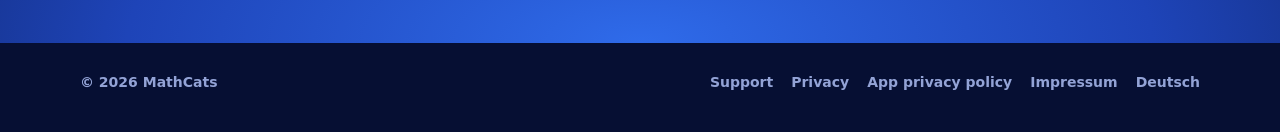
==== commit 6ef3b933: "Take AR Mode off the site while it's hidden in the app AR Mode is hidden from the title screen until" ====
--- a/index.html
+++ b/index.html
@@ -185,8 +185,6 @@
     <!-- EDIT 7 – the extras -->
     <h2 class="shout">Even more <em>chaos</em></h2>
     <ul class="tiles">
-      <li><svg viewBox="0 0 40 40" aria-hidden="true"><path d="M4 12V4h8M28 4h8v8M36 28v8h-8M12 36H4v-8" fill="none" stroke="currentColor" stroke-width="3" stroke-linecap="round" stroke-linejoin="round"/><circle cx="20" cy="20" r="8" fill="none" stroke="currentColor" stroke-width="3"/></svg>
-        <h3>AR Mode</h3><p>Smash things against the real wall in front of you.</p></li>
       <li><svg viewBox="0 0 40 40" aria-hidden="true"><rect x="13" y="6" width="14" height="28" rx="3" fill="none" stroke="currentColor" stroke-width="3"/><path d="M6 14l-3 3 3 3 -3 3M34 14l3 3-3 3 3 3" fill="none" stroke="currentColor" stroke-width="2.5" stroke-linecap="round" stroke-linejoin="round"/></svg>
         <h3>Earthquake</h3><p>Shake your phone and everything on the floor goes flying.</p></li>
       <li><svg viewBox="0 0 40 40" aria-hidden="true"><path d="M33 20a13 13 0 1 1-4-9.4" fill="none" stroke="currentColor" stroke-width="3" stroke-linecap="round"/><path d="M30 4v7h-7" fill="none" stroke="currentColor" stroke-width="3" stroke-linecap="round" stroke-linejoin="round"/><path d="M17 14v12l9-6z" fill="currentColor"/></svg>
@@ -199,7 +197,7 @@
         <h3>Tilt gravity</h3><p>Tilt your phone and the pieces slide with it.</p></li>
       <li><svg viewBox="0 0 40 40" aria-hidden="true"><rect x="9" y="4" width="22" height="32" rx="4" fill="none" stroke="currentColor" stroke-width="3"/><path d="M20 18l-5-7M20 18l6-5M20 18l-3 9M20 18l5 6M20 18l-7 3" fill="none" stroke="currentColor" stroke-width="2" stroke-linecap="round"/></svg>
         <h3>Screen-crack prank</h3><p>Sometimes it looks like your screen broke. It didn't.</p></li>
-      <li><svg viewBox="0 0 40 40" aria-hidden="true"><path d="M5 34h30M8 34V22h8v12M16 34V12h8v22M24 34V18h8v16" fill="none" stroke="currentColor" stroke-width="3" stroke-linejoin="round"/><path d="M20 3l1.5 3 3.3.5-2.4 2.3.6 3.2-3-1.6-3 1.6.6-3.2-2.4-2.3 3.3-.5z" fill="currentColor"/></svg>
+      <li class="wide"><svg viewBox="0 0 40 40" aria-hidden="true"><path d="M5 34h30M8 34V22h8v12M16 34V12h8v22M24 34V18h8v16" fill="none" stroke="currentColor" stroke-width="3" stroke-linejoin="round"/><path d="M20 3l1.5 3 3.3.5-2.4 2.3.6 3.2-3-1.6-3 1.6.6-3.2-2.4-2.3 3.3-.5z" fill="currentColor"/></svg>
         <h3>Leaderboards</h3><p>Game Center: all-time damage, best single smash and this week's damage.</p></li>
     </ul>
   </div>
--- a/assets/site.css
+++ b/assets/site.css
@@ -182,8 +182,9 @@
 
 .chaos { background: var(--blue); }
 .tiles { display: grid; grid-template-columns: repeat(4, 1fr); gap: 14px; margin: 36px 0 0; padding: 0; list-style: none; }
+.tiles .wide { grid-column: span 2; }
 @media (max-width: 980px) { .tiles { grid-template-columns: repeat(2, 1fr); } }
-@media (max-width: 480px) { .tiles { grid-template-columns: 1fr; } }
+@media (max-width: 480px) { .tiles { grid-template-columns: 1fr; } .tiles .wide { grid-column: auto; } }
 .tiles li { padding: 20px; border-radius: 22px; background: rgba(10,26,79,.55); box-shadow: inset 0 0 0 2px rgba(255,255,255,.08); }
 .tiles svg { width: 40px; height: 40px; margin-bottom: 10px; color: var(--yellow); }
 .tiles h3 { margin: 0 0 4px; font: 900 20px/1.15 var(--round); }
